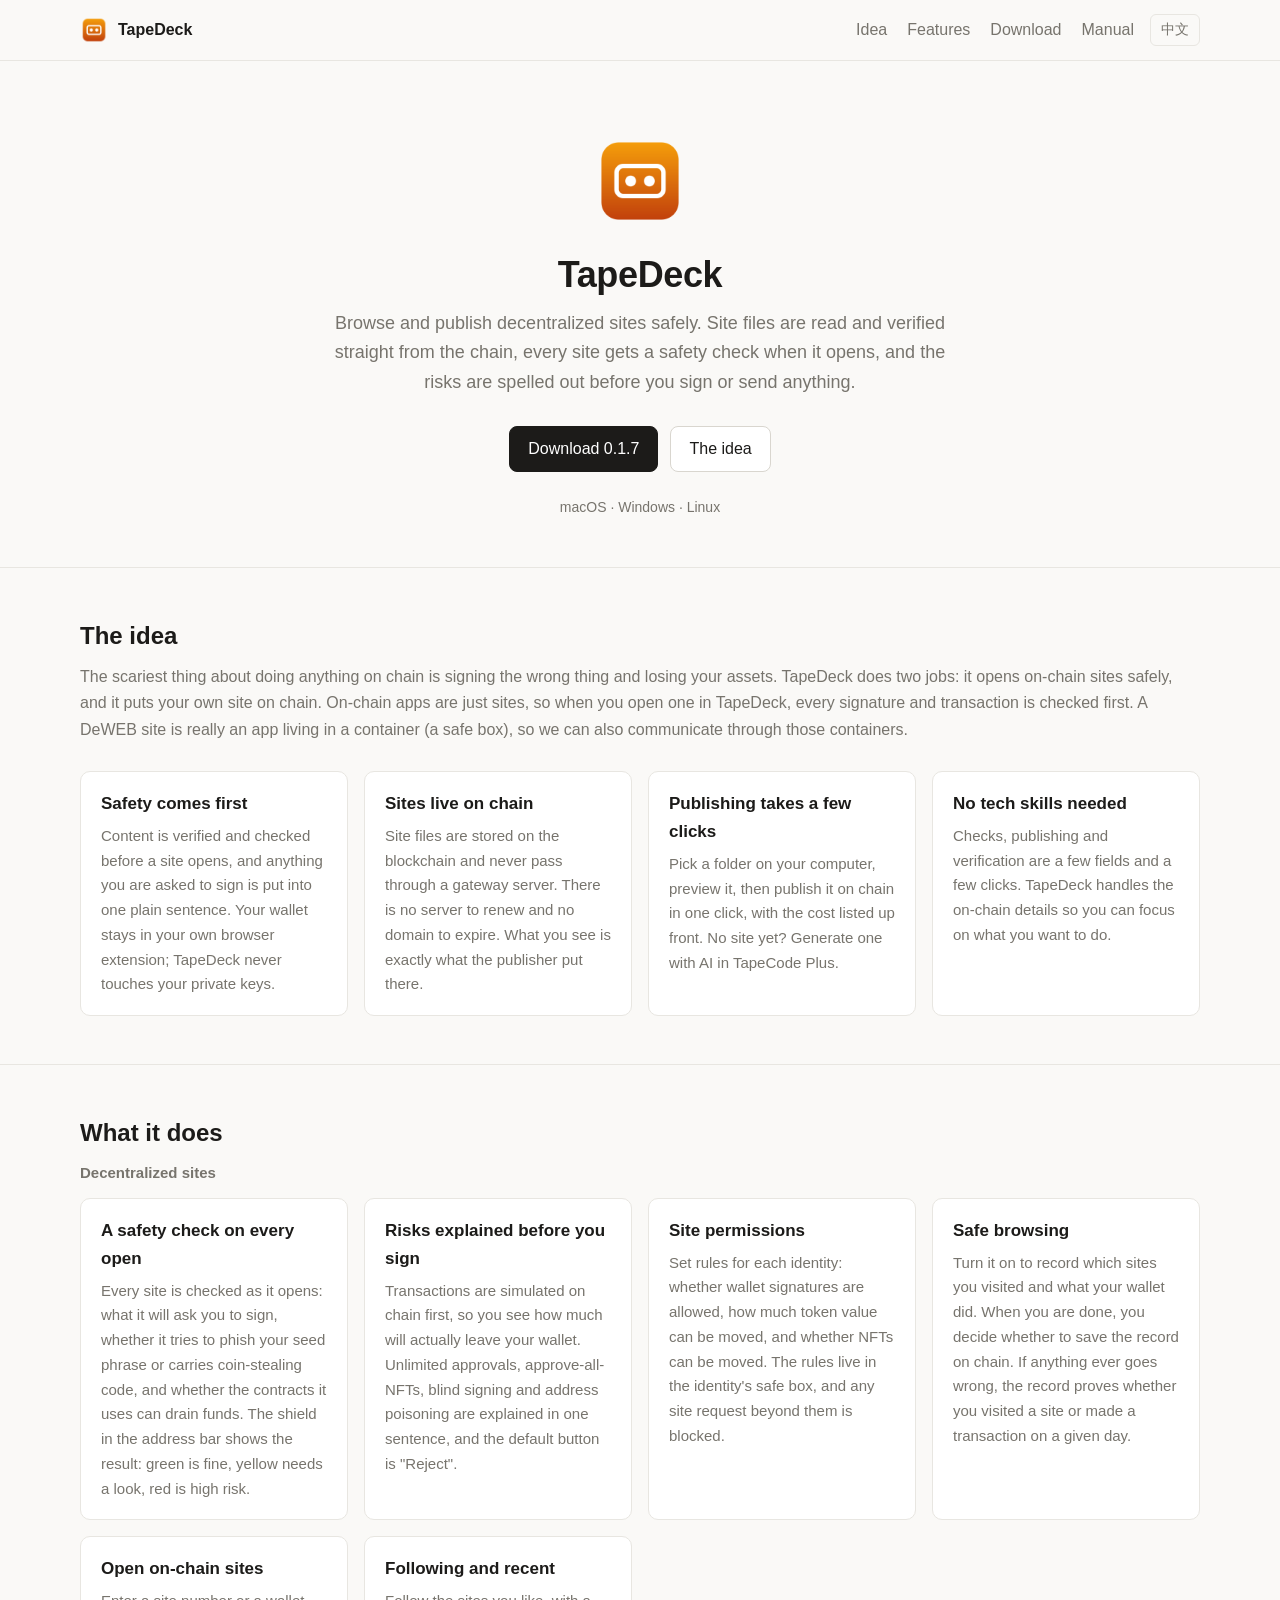
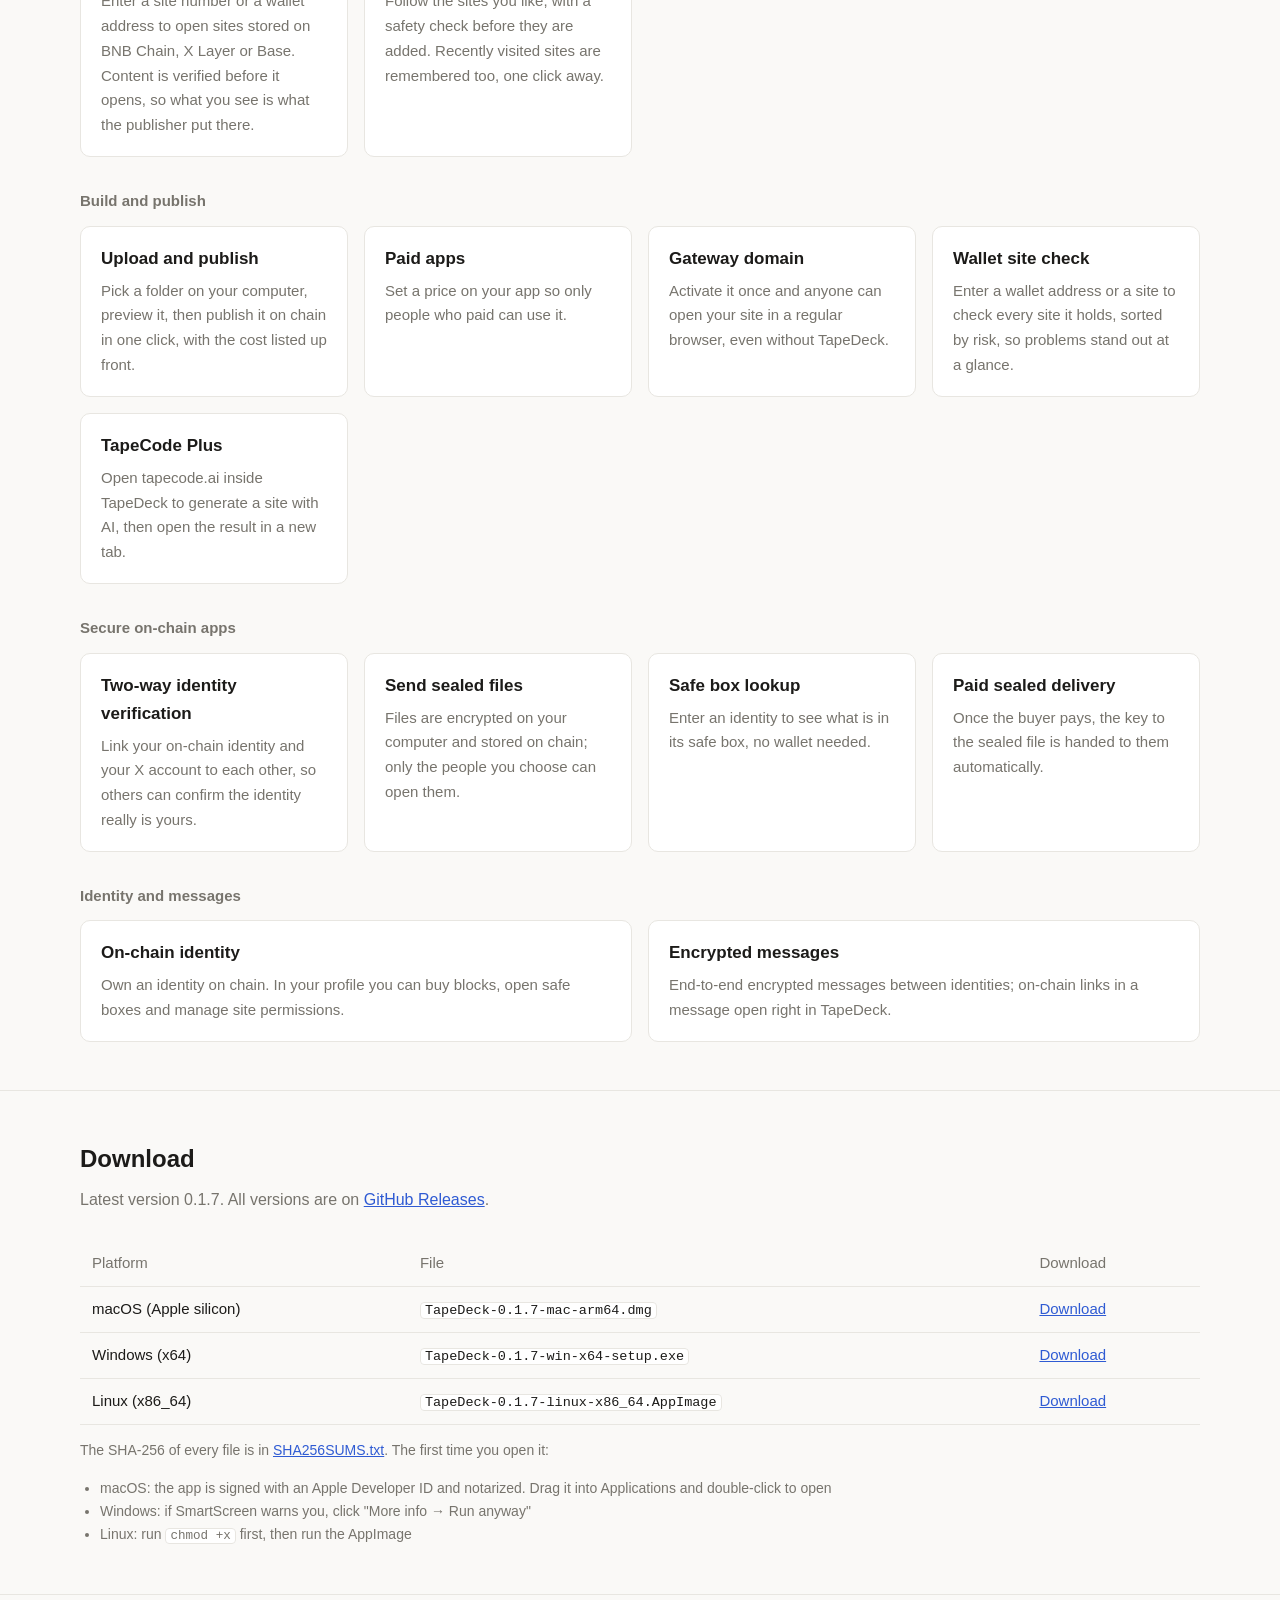
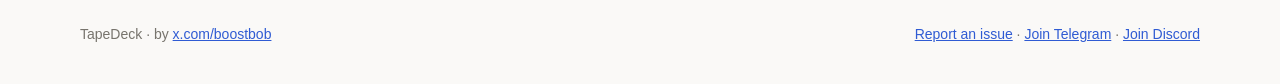
==== index.html @ cabe92ec "Say 0.1.7 is released" ====
<!doctype html>
<html lang="en">
<head>
  <meta charset="utf-8">
  <meta name="viewport" content="width=device-width, initial-scale=1">
  <title>TapeDeck · Browse and publish decentralized sites safely</title>
  <meta name="description" content="TapeDeck is a safe browser for DeWEB: site files are read and verified straight from the chain, every site gets a safety check when it opens, and risks are spelled out before you sign. You can also publish a site from your computer to the chain in one click.">
  <link rel="icon" href="icon.png">
  <link rel="alternate" hreflang="zh" href="https://gettapedeck.com/zh/">
  <link rel="alternate" hreflang="en" href="https://gettapedeck.com/">
  <link rel="alternate" hreflang="x-default" href="https://gettapedeck.com/">
  <script>
    // 点过「中文」/「English」的按选的（存在 localStorage）；没点过的看浏览器语言，中文进中文页，其他留在英文页
    (function () {
      var saved = null;
      try { saved = localStorage.getItem('tapedeck-home-lang'); } catch (e) {}
      var langs = navigator.languages && navigator.languages.length ? navigator.languages : [navigator.language || ''];
      var zh = saved ? saved === 'zh' : /^zh/i.test(langs[0] || '');
      if (zh) location.replace('zh/' + location.search + location.hash);
    })();
  </script>
  <link rel="stylesheet" href="style.css?v=20261028">
  <!-- Google Analytics -->
  <script async src="https://www.googletagmanager.com/gtag/js?id=G-79BNJR3RXY"></script>
  <script>
    window.dataLayer = window.dataLayer || [];
    function gtag(){dataLayer.push(arguments);}
    gtag('js', new Date());
    gtag('config', 'G-79BNJR3RXY');
  </script>
  <script>
    // Count installer downloads: send a download event with the file name when a release asset link is clicked
    document.addEventListener('click', function (e) {
      var a = e.target.closest('a[href*="/releases/download/"]');
      if (a) gtag('event', 'download', { file_name: a.href.split('/').pop() });
    });
  </script>
</head>
<body>
  <a class="skip" href="#main">Skip to content</a>
  <header class="site">
    <div class="wrap">
      <a class="brand" href="#"><img src="icon.png" alt="">TapeDeck</a>
      <nav aria-label="Page">
        <ul>
          <li><a href="#idea">Idea</a></li>
          <li><a href="#features">Features</a></li>
          <li><a href="#download">Download</a></li>
          <li><a href="manual/">Manual</a></li>
        </ul>
      </nav>
      <a class="lang" href="zh/" hreflang="zh" lang="zh-CN" onclick="try{localStorage.setItem('tapedeck-home-lang','zh')}catch(e){}">中文</a>
    </div>
  </header>

  <main id="main">
    <div class="hero">
      <div class="wrap">
        <img src="icon.png" alt="TapeDeck icon">
        <h1>TapeDeck</h1>
        <p>Browse and publish decentralized sites safely. Site files are read and verified straight from the chain, every site gets a safety check when it opens, and the risks are spelled out before you sign or send anything.</p>
        <div class="cta">
          <a class="btn primary" href="#download">Download 0.1.7</a>
          <a class="btn" href="#idea">The idea</a>
        </div>
        <p class="version">macOS · Windows · Linux</p>
      </div>
    </div>

    <section id="idea" aria-labelledby="idea-title">
      <div class="wrap">
        <h2 id="idea-title">The idea</h2>
        <p class="lead">The scariest thing about doing anything on chain is signing the wrong thing and losing your assets. TapeDeck does two jobs: it opens on-chain sites safely, and it puts your own site on chain. On-chain apps are just sites, so when you open one in TapeDeck, every signature and transaction is checked first. A DeWEB site is really an app living in a container (a safe box), so we can also communicate through those containers.</p>
        <div class="grid">
          <div class="card"><h3>Safety comes first</h3><p>Content is verified and checked before a site opens, and anything you are asked to sign is put into one plain sentence. Your wallet stays in your own browser extension; TapeDeck never touches your private keys.</p></div>
          <div class="card"><h3>Sites live on chain</h3><p>Site files are stored on the blockchain and never pass through a gateway server. There is no server to renew and no domain to expire. What you see is exactly what the publisher put there.</p></div>
          <div class="card"><h3>Publishing takes a few clicks</h3><p>Pick a folder on your computer, preview it, then publish it on chain in one click, with the cost listed up front. No site yet? Generate one with AI in TapeCode Plus.</p></div>
          <div class="card"><h3>No tech skills needed</h3><p>Checks, publishing and verification are a few fields and a few clicks. TapeDeck handles the on-chain details so you can focus on what you want to do.</p></div>
        </div>
      </div>
    </section>

    <section id="features" aria-labelledby="features-title">
      <div class="wrap">
        <h2 id="features-title">What it does</h2>

        <h3 class="group">Decentralized sites</h3>
        <div class="grid">
          <div class="card"><h3>A safety check on every open</h3><p>Every site is checked as it opens: what it will ask you to sign, whether it tries to phish your seed phrase or carries coin-stealing code, and whether the contracts it uses can drain funds. The shield in the address bar shows the result: green is fine, yellow needs a look, red is high risk.</p></div>
          <div class="card"><h3>Risks explained before you sign</h3><p>Transactions are simulated on chain first, so you see how much will actually leave your wallet. Unlimited approvals, approve-all-NFTs, blind signing and address poisoning are explained in one sentence, and the default button is "Reject".</p></div>
          <div class="card"><h3>Site permissions</h3><p>Set rules for each identity: whether wallet signatures are allowed, how much token value can be moved, and whether NFTs can be moved. The rules live in the identity's safe box, and any site request beyond them is blocked.</p></div>
          <div class="card"><h3>Safe browsing</h3><p>Turn it on to record which sites you visited and what your wallet did. When you are done, you decide whether to save the record on chain. If anything ever goes wrong, the record proves whether you visited a site or made a transaction on a given day.</p></div>
          <div class="card"><h3>Open on-chain sites</h3><p>Enter a site number or a wallet address to open sites stored on BNB Chain, X Layer or Base. Content is verified before it opens, so what you see is what the publisher put there.</p></div>
          <div class="card"><h3>Following and recent</h3><p>Follow the sites you like, with a safety check before they are added. Recently visited sites are remembered too, one click away.</p></div>
        </div>

        <h3 class="group">Build and publish</h3>
        <div class="grid">
          <div class="card"><h3>Upload and publish</h3><p>Pick a folder on your computer, preview it, then publish it on chain in one click, with the cost listed up front.</p></div>
          <div class="card"><h3>Paid apps</h3><p>Set a price on your app so only people who paid can use it.</p></div>
          <div class="card"><h3>Gateway domain</h3><p>Activate it once and anyone can open your site in a regular browser, even without TapeDeck.</p></div>
          <div class="card"><h3>Wallet site check</h3><p>Enter a wallet address or a site to check every site it holds, sorted by risk, so problems stand out at a glance.</p></div>
          <div class="card"><h3>TapeCode Plus</h3><p>Open tapecode.ai inside TapeDeck to generate a site with AI, then open the result in a new tab.</p></div>
        </div>

        <h3 class="group">Secure on-chain apps</h3>
        <div class="grid">
          <div class="card"><h3>Two-way identity verification</h3><p>Link your on-chain identity and your X account to each other, so others can confirm the identity really is yours.</p></div>
          <div class="card"><h3>Send sealed files</h3><p>Files are encrypted on your computer and stored on chain; only the people you choose can open them.</p></div>
          <div class="card"><h3>Safe box lookup</h3><p>Enter an identity to see what is in its safe box, no wallet needed.</p></div>
          <div class="card"><h3>Paid sealed delivery</h3><p>Once the buyer pays, the key to the sealed file is handed to them automatically.</p></div>
        </div>

        <h3 class="group">Identity and messages</h3>
        <div class="grid">
          <div class="card"><h3>On-chain identity</h3><p>Own an identity on chain. In your profile you can buy blocks, open safe boxes and manage site permissions.</p></div>
          <div class="card"><h3>Encrypted messages</h3><p>End-to-end encrypted messages between identities; on-chain links in a message open right in TapeDeck.</p></div>
        </div>
      </div>
    </section>

    <section id="download" aria-labelledby="download-title">
      <div class="wrap">
        <h2 id="download-title">Download</h2>
        <p class="lead">Latest version 0.1.7. All versions are on <a href="https://github.com/trytotapeout/TapeDeck/releases">GitHub Releases</a>.</p>
        <table class="downloads">
          <thead><tr><th scope="col">Platform</th><th scope="col">File</th><th scope="col">Download</th></tr></thead>
          <tbody>
            <tr><td>macOS (Apple silicon)</td><td><code>TapeDeck-0.1.7-mac-arm64.dmg</code></td><td><a href="https://github.com/trytotapeout/TapeDeck/releases/download/v0.1.7/TapeDeck-0.1.7-mac-arm64.dmg">Download</a></td></tr>
            <tr><td>Windows (x64)</td><td><code>TapeDeck-0.1.7-win-x64-setup.exe</code></td><td><a href="https://github.com/trytotapeout/TapeDeck/releases/download/v0.1.7/TapeDeck-0.1.7-win-x64-setup.exe">Download</a></td></tr>
            <tr><td>Linux (x86_64)</td><td><code>TapeDeck-0.1.7-linux-x86_64.AppImage</code></td><td><a href="https://github.com/trytotapeout/TapeDeck/releases/download/v0.1.7/TapeDeck-0.1.7-linux-x86_64.AppImage">Download</a></td></tr>
          </tbody>
        </table>
        <div class="hint">
          <p>The SHA-256 of every file is in <a href="https://github.com/trytotapeout/TapeDeck/releases/download/v0.1.7/SHA256SUMS.txt">SHA256SUMS.txt</a>. The first time you open it:</p>
          <ul>
            <li>macOS: the app is signed with an Apple Developer ID and notarized. Drag it into Applications and double-click to open</li>
            <li>Windows: if SmartScreen warns you, click "More info → Run anyway"</li>
            <li>Linux: run <code>chmod +x</code> first, then run the AppImage</li>
          </ul>
        </div>
      </div>
    </section>

  </main>

  <footer>
    <div class="wrap">
      <span>TapeDeck · by <a href="https://x.com/boostbob">x.com/boostbob</a></span>
      <span><a href="https://github.com/trytotapeout/TapeDeck/issues">Report an issue</a> · <a href="https://t.me/+vYYRSzWkbg40NDhl">Join Telegram</a> · <a href="https://discord.gg/7mAxeTWbH">Join Discord</a></span>
    </div>
  </footer>
</body>
</html>
---- style.css ----
/* 参照 TapeOut 官网的朴素风格：暖白底、白色卡片、细边框、深色字；主按钮用深色底，不用渐变和阴影 */
:root {
  --bg: #faf9f7; --fg: #1c1b19; --muted: #77746d; --line: #e8e6e1; --line-strong: #d9d6cf; --card: #ffffff;
  --accent: #1c1b19; --link: #2f5bd3; --ok: #1a7f37; --bad: #c62828; --on-accent: #ffffff;
}
@media (prefers-color-scheme: dark) {
  :root { --bg: #1a1918; --fg: #ecebe8; --muted: #9a968e; --line: #33312e; --line-strong: #44413c; --card: #232220; --accent: #ecebe8; --link: #8fb0ff; --ok: #3fb950; --bad: #f85149; --on-accent: #1a1918; }
}
* { box-sizing: border-box; }
body { margin: 0; background: var(--bg); color: var(--fg); font: 16px/1.65 -apple-system, BlinkMacSystemFont, "Segoe UI", "PingFang SC", "Hiragino Sans GB", "Microsoft YaHei", sans-serif; }
a { color: var(--link); }
a:focus-visible, button:focus-visible { outline: 2px solid var(--accent); outline-offset: 2px; }
.wrap { max-width: 1200px; margin: 0 auto; padding: 0 40px; }
code { font-family: ui-monospace, Menlo, Consolas, monospace; font-size: 0.9em; background: var(--card); border: 1px solid var(--line); border-radius: 4px; padding: 0 4px; }

.skip { position: absolute; left: -9999px; }
.skip:focus { left: 16px; top: 16px; background: var(--bg); padding: 8px 12px; z-index: 10; }

header.site { border-bottom: 1px solid var(--line); }
header.site .wrap { display: flex; align-items: center; justify-content: space-between; gap: 16px; height: 60px; }
.brand { display: flex; align-items: center; gap: 10px; font-weight: 600; color: var(--fg); text-decoration: none; }
.brand img { width: 28px; height: 28px; }
nav ul { display: flex; gap: 20px; list-style: none; margin: 0; padding: 0; }
nav a { color: var(--muted); text-decoration: none; }
nav a:hover { color: var(--fg); }
/* 中英切换：导航后面一个小按钮，窄屏导航藏起来时它还在 */
header.site nav { margin-left: auto; }
.lang { flex: none; font-size: 14px; color: var(--muted); text-decoration: none; padding: 3px 10px; border: 1px solid var(--line); border-radius: 6px; }
.lang:hover { color: var(--fg); border-color: var(--line-strong); }

.hero { padding: 72px 0 48px; text-align: center; }
.hero img { width: 96px; height: 96px; }
.hero h1 { font-size: 36px; line-height: 1.2; font-weight: 600; letter-spacing: -.01em; margin: 16px 0 12px; }
.hero p { color: var(--muted); font-size: 18px; max-width: 640px; margin: 0 auto 28px; }
.cta { display: flex; gap: 12px; justify-content: center; flex-wrap: wrap; }
.btn { display: inline-block; padding: 9px 18px; border-radius: 8px; border: 1px solid var(--line-strong); background: var(--card); color: var(--fg); text-decoration: none; font-weight: 500; }
.btn:hover { border-color: var(--muted); }
.btn.primary { background: var(--accent); border-color: var(--accent); color: var(--on-accent); }
.btn.primary:hover { opacity: .88; }
.hero .version { color: var(--muted); font-size: 14px; margin: 24px auto 0; }

section { padding: 48px 0; border-top: 1px solid var(--line); }
section h2 { font-size: 24px; font-weight: 600; margin: 0 0 8px; }
section > .wrap > p.lead { color: var(--muted); margin: 0 0 28px; }

.grid { display: grid; grid-template-columns: repeat(auto-fit, minmax(260px, 1fr)); gap: 16px; }
.card { background: var(--card); border: 1px solid var(--line); border-radius: 10px; padding: 18px 20px; }
.card h3 { font-size: 17px; margin: 0 0 6px; }
.card p { margin: 0; color: var(--muted); font-size: 15px; }

.note { margin-top: 20px; padding: 14px 18px; border: 1px solid var(--line); background: var(--card); border-radius: 10px; color: var(--muted); font-size: 15px; }

table { width: 100%; border-collapse: collapse; font-size: 15px; }
th, td { text-align: left; padding: 10px 12px; border-bottom: 1px solid var(--line); vertical-align: top; }
th { color: var(--muted); font-weight: 500; }
.downloads td:last-child { white-space: nowrap; }
.hint { color: var(--muted); font-size: 14px; }
.hint ul { margin: 8px 0 0; padding-left: 20px; }



/* 分享链接落地页 open/ */
.open-page { padding: 72px 0 80px; }
.open-page h1 { font-size: 36px; line-height: 1.2; margin: 4px 0 10px; font-family: ui-monospace, Menlo, Consolas, monospace; word-break: break-all; }
.open-page { padding: 56px 0 72px; }
.open-page .wrap > div { max-width: 600px; margin: 0 auto; padding: 32px 36px; background: var(--card); border: 1px solid var(--line); border-radius: 12px; }
.open-page h1 { font-size: 28px; font-weight: 600; margin: 4px 0 8px; font-family: ui-monospace, Menlo, Consolas, monospace; letter-spacing: -.01em; word-break: break-all; }
.open-page .eyebrow { color: var(--muted); font-size: 14px; margin: 0; }
.open-page .chain { margin: 0; }
.open-page .status { font-size: 16px; margin: 20px 0; }
.open-page .addr { margin: 24px 0 0; padding-top: 16px; border-top: 1px solid var(--line); word-break: break-all; }
.cta.left { justify-content: flex-start; }
.chain-pill { display: inline-flex; align-items: center; gap: 6px; font-size: 13px; padding: 2px 10px; border: 1px solid var(--line); border-radius: 6px; background: var(--card); color: var(--fg); }
.chain-pill::before { content: ""; width: 7px; height: 7px; border-radius: 50%; background: var(--muted); }
.chain-pill.bnb::before { background: #f0b90b; }
.chain-pill.xlayer::before { background: #1c1b19; }
.chain-pill.base::before { background: #0052ff; }
@media (prefers-color-scheme: dark) { .chain-pill.xlayer::before { background: #ecebe8; } }

footer { border-top: 1px solid var(--line); padding: 28px 0 40px; color: var(--muted); font-size: 14px; }
footer .wrap { display: flex; justify-content: space-between; flex-wrap: wrap; gap: 12px; }

@media (max-width: 860px) {
  .wrap { padding: 0 20px; }
}
@media (max-width: 640px) {
  nav { display: none; }
  .hero h1 { font-size: 30px; }
  .downloads td:last-child { white-space: normal; }
}

/* 功能按左侧菜单分组 */
h3.group { font-size: 15px; font-weight: 600; color: var(--muted); margin: 32px 0 12px; }
h3.group:first-of-type { margin-top: 8px; }

/* 操作手册 manual/：左边目录，右边正文 */
.manual { display: grid; grid-template-columns: 220px minmax(0, 1fr); gap: 48px; padding-top: 40px; padding-bottom: 64px; }
.manual .toc { position: sticky; top: 24px; align-self: start; font-size: 14px; }
.manual .toc p { font-weight: 600; margin: 0 0 8px; }
.manual .toc ol { list-style: none; margin: 0; padding: 0; }
.manual .toc li { margin: 4px 0; }
.manual .toc a { color: var(--muted); text-decoration: none; }
.manual .toc a:hover { color: var(--fg); }
.manual article { max-width: 760px; }
.manual h1 { font-size: 32px; font-weight: 600; line-height: 1.2; margin: 0 0 8px; }
.manual article > p.lead { color: var(--muted); margin: 0 0 8px; }
.manual article section { padding: 32px 0 0; border-top: 0; scroll-margin-top: 16px; }
.manual article h2 { font-size: 22px; margin: 0 0 10px; }
.manual article h3 { font-size: 17px; margin: 22px 0 6px; }
.manual article ul, .manual article ol { padding-left: 22px; }
.manual article li { margin: 4px 0; }
.manual table { margin: 12px 0; }
kbd { font-family: ui-monospace, Menlo, Consolas, monospace; font-size: 0.85em; border: 1px solid var(--line-strong); border-bottom-width: 2px; border-radius: 4px; padding: 0 5px; background: var(--card); }
@media (max-width: 860px) {
  .manual { grid-template-columns: 1fr; gap: 16px; }
  .manual .toc { position: static; display: block; }
}
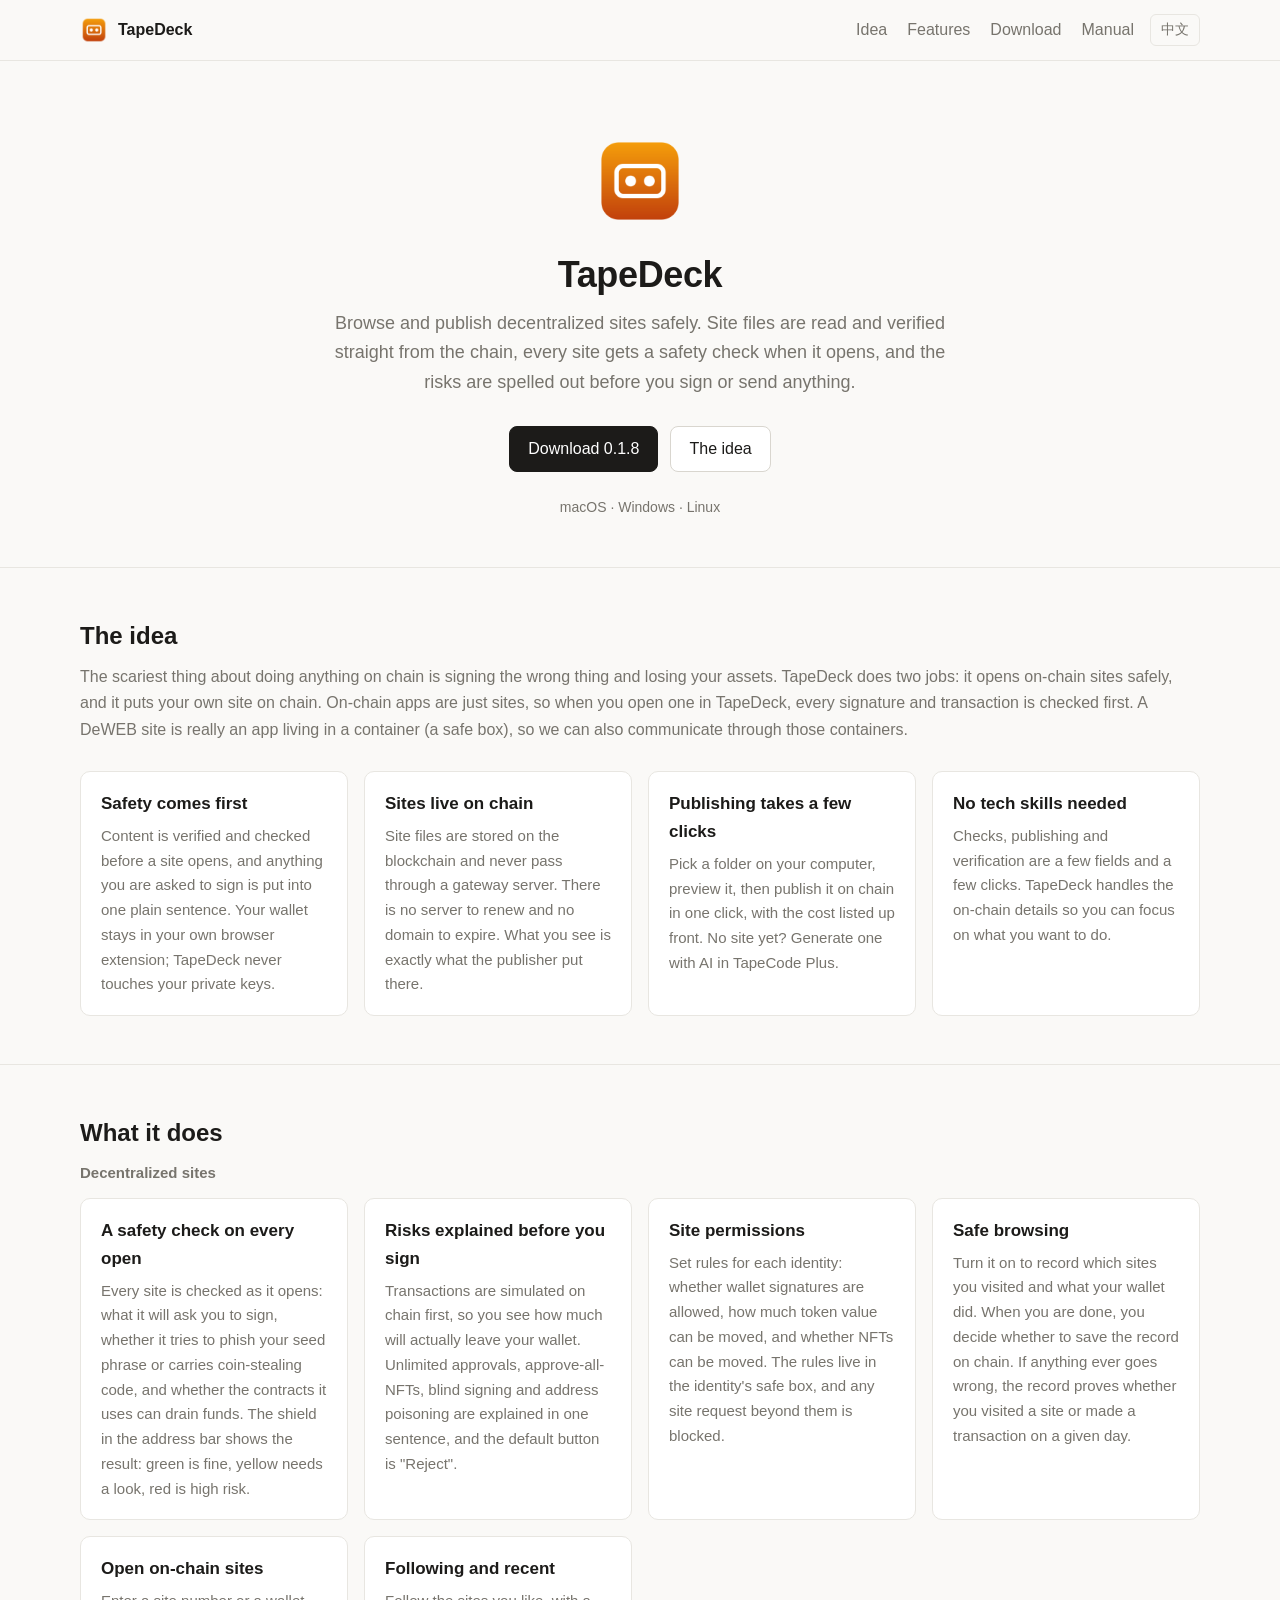
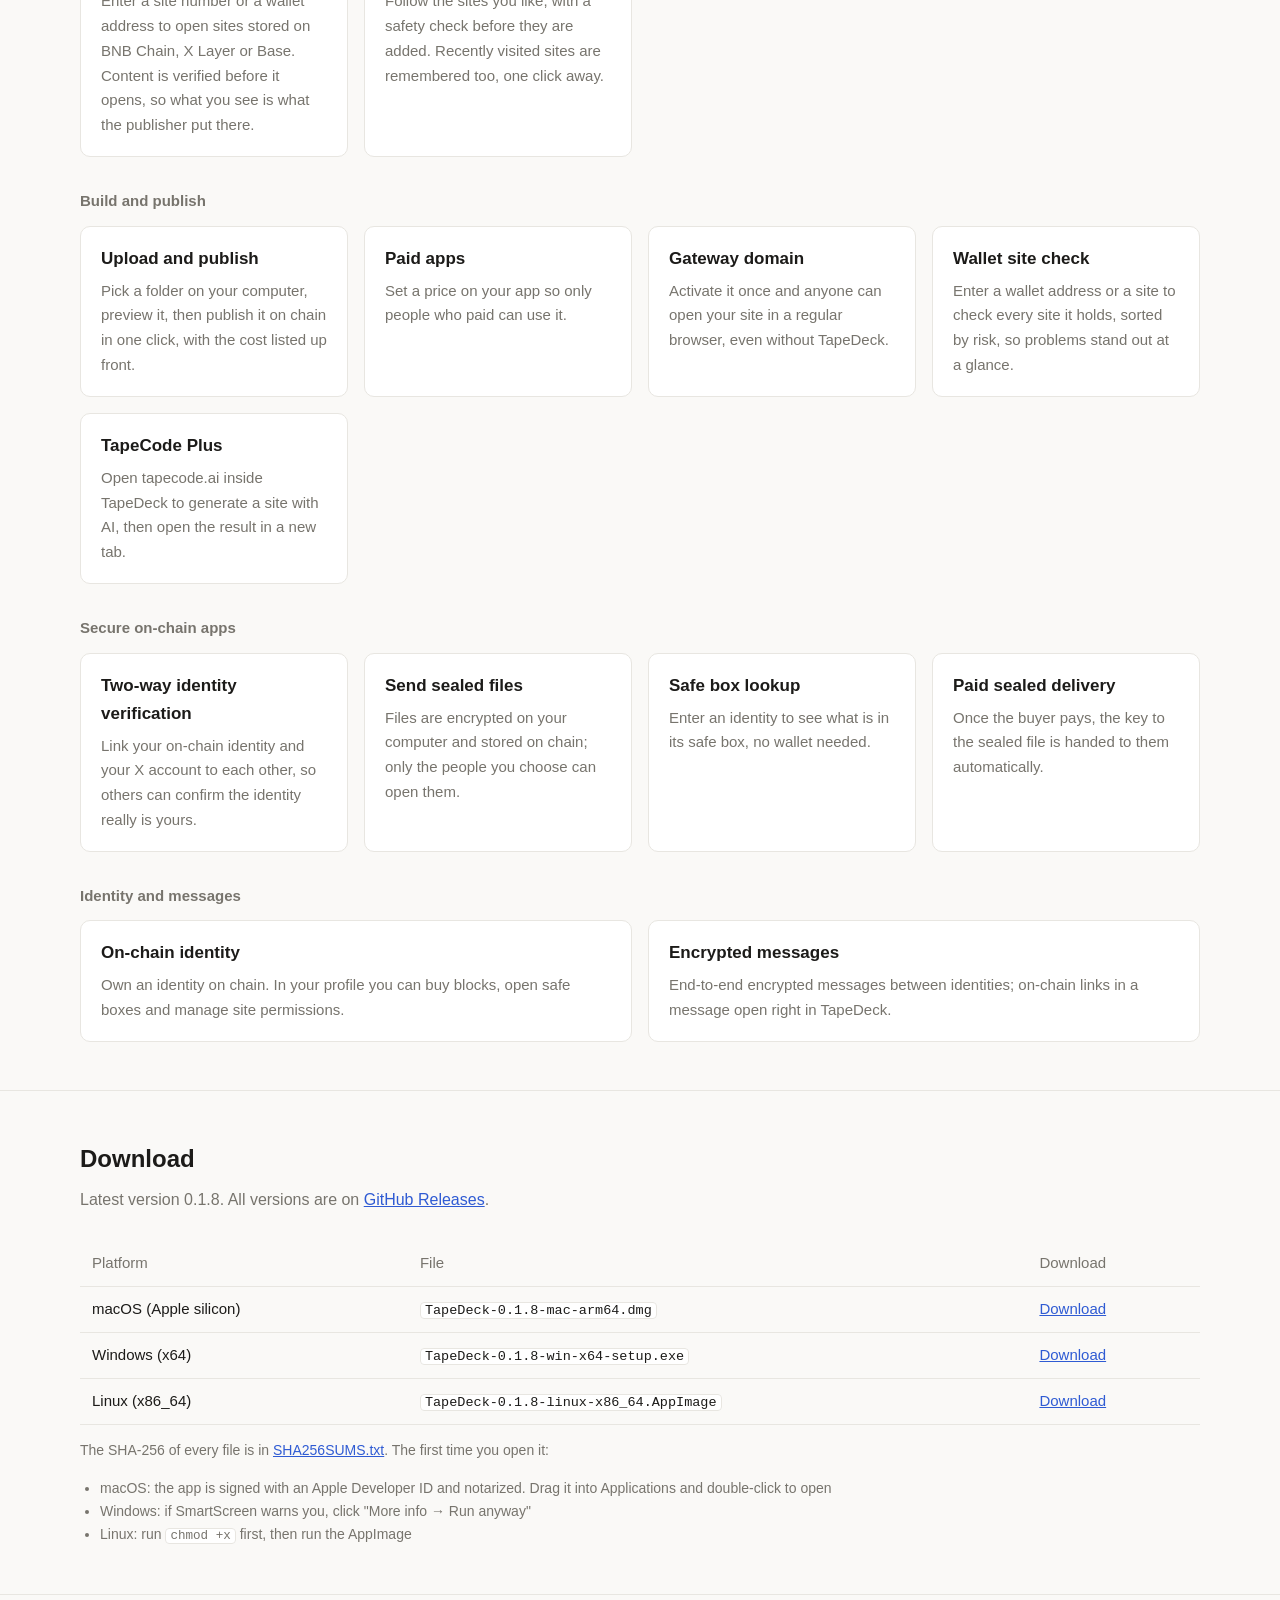
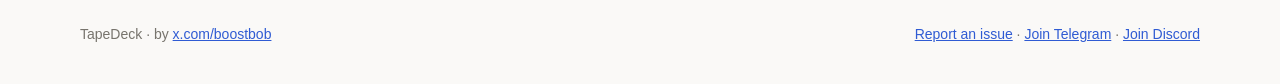
==== commit 6c07e996: "Say 0.1.8 is released" ====
--- a/index.html
+++ b/index.html
@@ -60,7 +60,7 @@
         <h1>TapeDeck</h1>
         <p>Browse and publish decentralized sites safely. Site files are read and verified straight from the chain, every site gets a safety check when it opens, and the risks are spelled out before you sign or send anything.</p>
         <div class="cta">
-          <a class="btn primary" href="#download">Download 0.1.7</a>
+          <a class="btn primary" href="#download">Download 0.1.8</a>
           <a class="btn" href="#idea">The idea</a>
         </div>
         <p class="version">macOS · Windows · Linux</p>
@@ -122,17 +122,17 @@
     <section id="download" aria-labelledby="download-title">
       <div class="wrap">
         <h2 id="download-title">Download</h2>
-        <p class="lead">Latest version 0.1.7. All versions are on <a href="https://github.com/trytotapeout/TapeDeck/releases">GitHub Releases</a>.</p>
+        <p class="lead">Latest version 0.1.8. All versions are on <a href="https://github.com/trytotapeout/TapeDeck/releases">GitHub Releases</a>.</p>
         <table class="downloads">
           <thead><tr><th scope="col">Platform</th><th scope="col">File</th><th scope="col">Download</th></tr></thead>
           <tbody>
-            <tr><td>macOS (Apple silicon)</td><td><code>TapeDeck-0.1.7-mac-arm64.dmg</code></td><td><a href="https://github.com/trytotapeout/TapeDeck/releases/download/v0.1.7/TapeDeck-0.1.7-mac-arm64.dmg">Download</a></td></tr>
-            <tr><td>Windows (x64)</td><td><code>TapeDeck-0.1.7-win-x64-setup.exe</code></td><td><a href="https://github.com/trytotapeout/TapeDeck/releases/download/v0.1.7/TapeDeck-0.1.7-win-x64-setup.exe">Download</a></td></tr>
-            <tr><td>Linux (x86_64)</td><td><code>TapeDeck-0.1.7-linux-x86_64.AppImage</code></td><td><a href="https://github.com/trytotapeout/TapeDeck/releases/download/v0.1.7/TapeDeck-0.1.7-linux-x86_64.AppImage">Download</a></td></tr>
+            <tr><td>macOS (Apple silicon)</td><td><code>TapeDeck-0.1.8-mac-arm64.dmg</code></td><td><a href="https://github.com/trytotapeout/TapeDeck/releases/download/v0.1.8/TapeDeck-0.1.8-mac-arm64.dmg">Download</a></td></tr>
+            <tr><td>Windows (x64)</td><td><code>TapeDeck-0.1.8-win-x64-setup.exe</code></td><td><a href="https://github.com/trytotapeout/TapeDeck/releases/download/v0.1.8/TapeDeck-0.1.8-win-x64-setup.exe">Download</a></td></tr>
+            <tr><td>Linux (x86_64)</td><td><code>TapeDeck-0.1.8-linux-x86_64.AppImage</code></td><td><a href="https://github.com/trytotapeout/TapeDeck/releases/download/v0.1.8/TapeDeck-0.1.8-linux-x86_64.AppImage">Download</a></td></tr>
           </tbody>
         </table>
         <div class="hint">
-          <p>The SHA-256 of every file is in <a href="https://github.com/trytotapeout/TapeDeck/releases/download/v0.1.7/SHA256SUMS.txt">SHA256SUMS.txt</a>. The first time you open it:</p>
+          <p>The SHA-256 of every file is in <a href="https://github.com/trytotapeout/TapeDeck/releases/download/v0.1.8/SHA256SUMS.txt">SHA256SUMS.txt</a>. The first time you open it:</p>
           <ul>
             <li>macOS: the app is signed with an Apple Developer ID and notarized. Drag it into Applications and double-click to open</li>
             <li>Windows: if SmartScreen warns you, click "More info → Run anyway"</li>
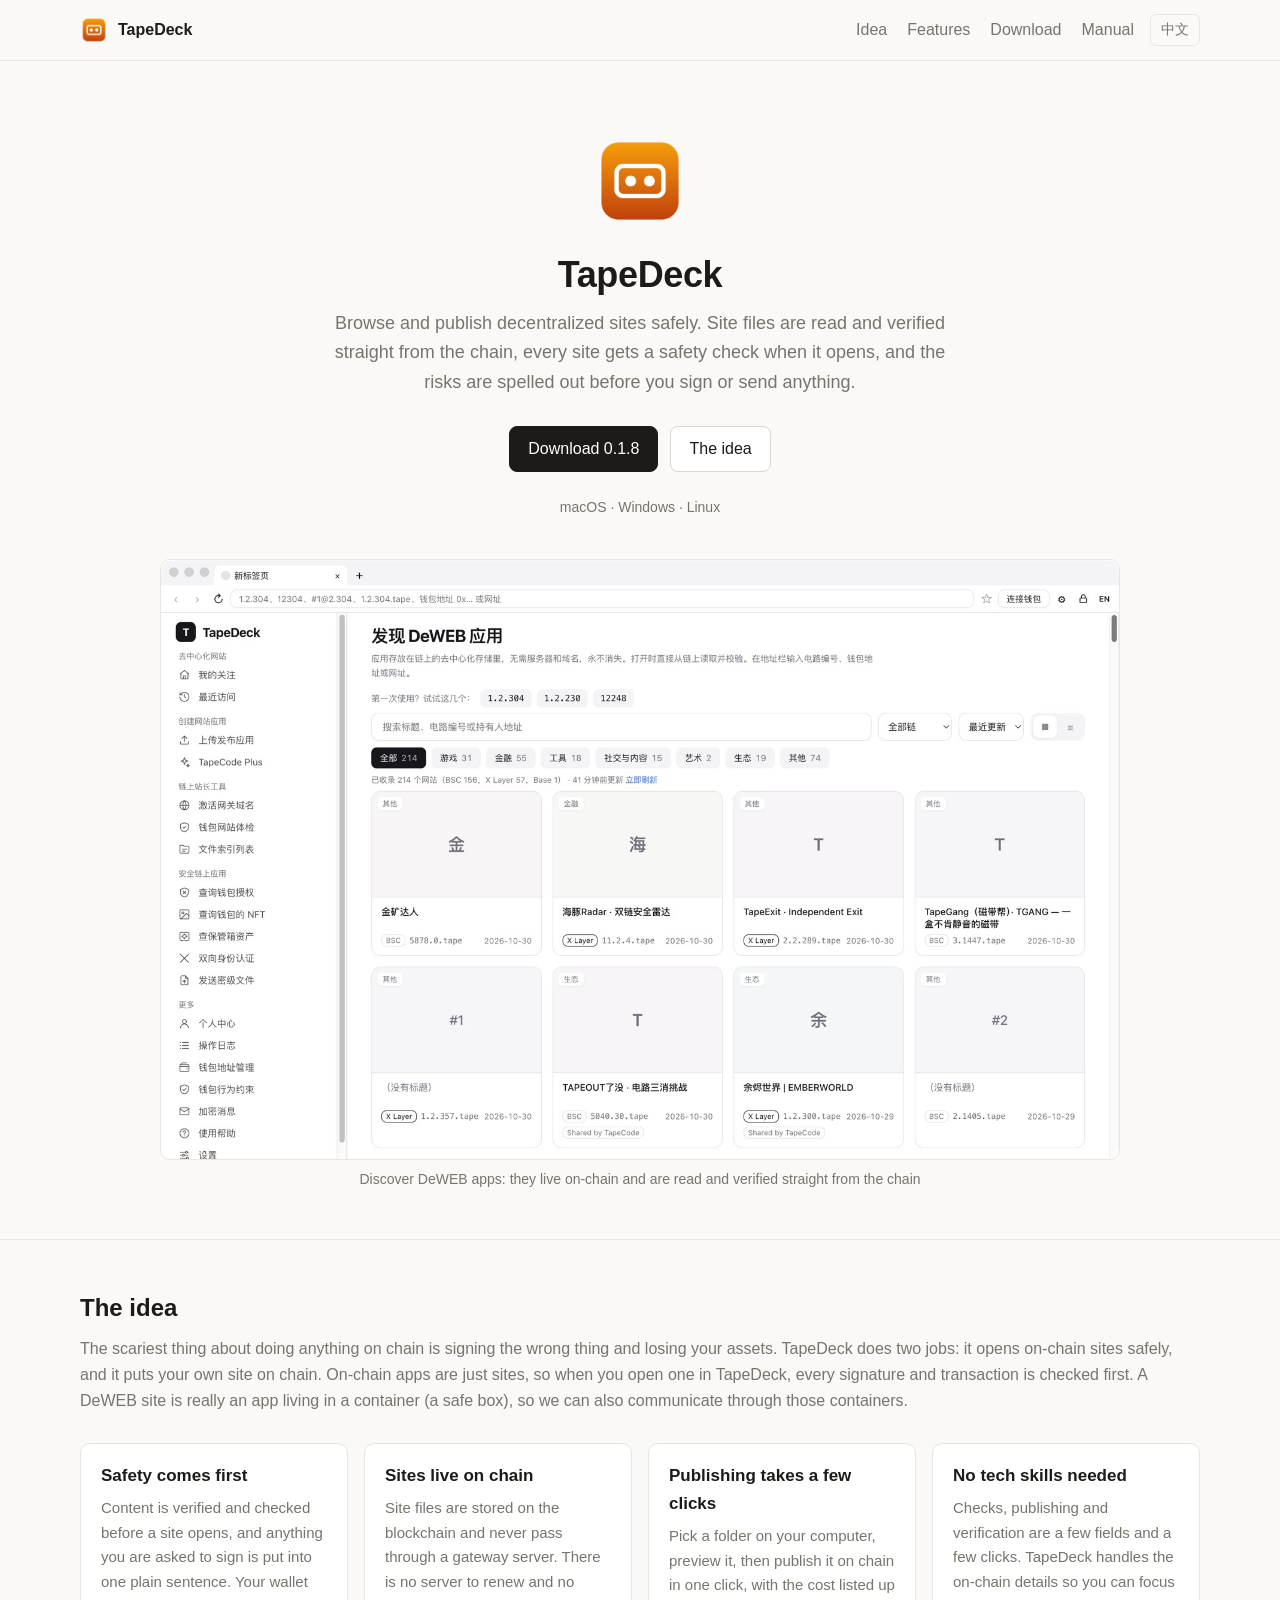
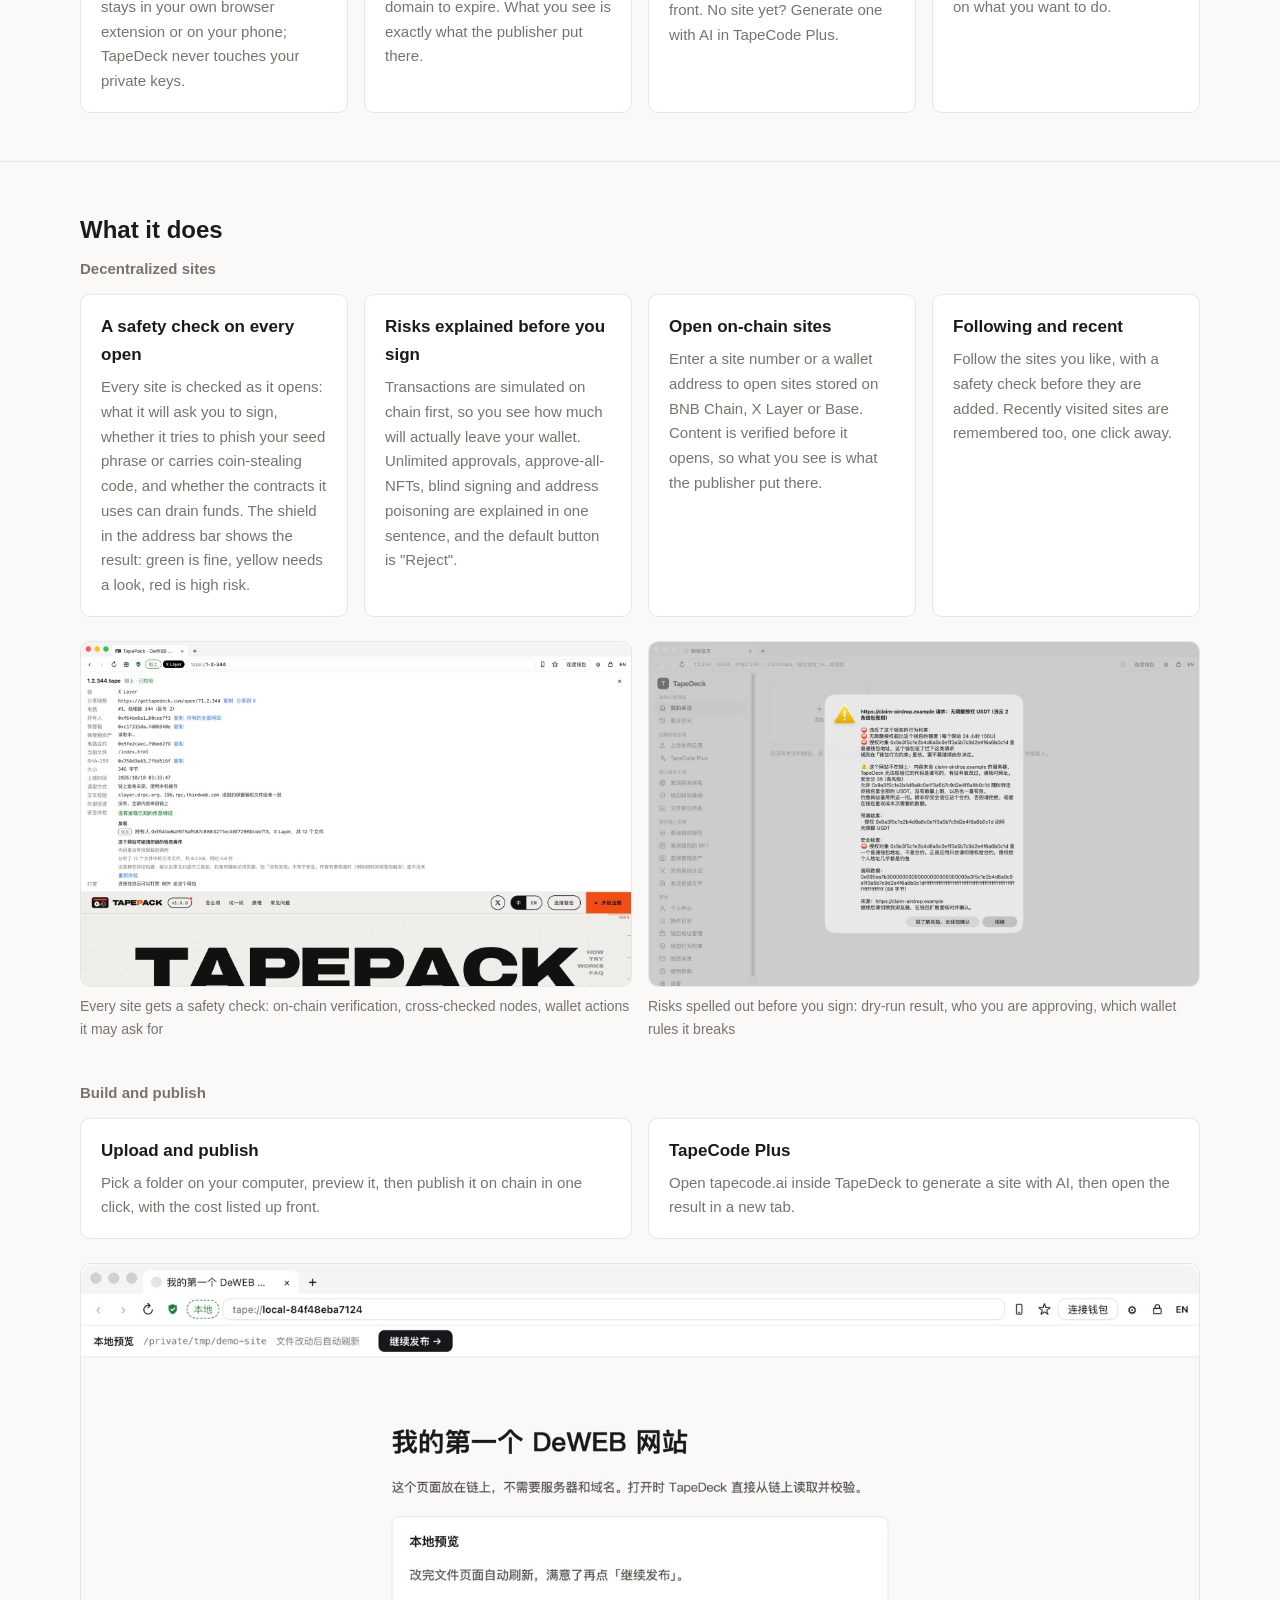
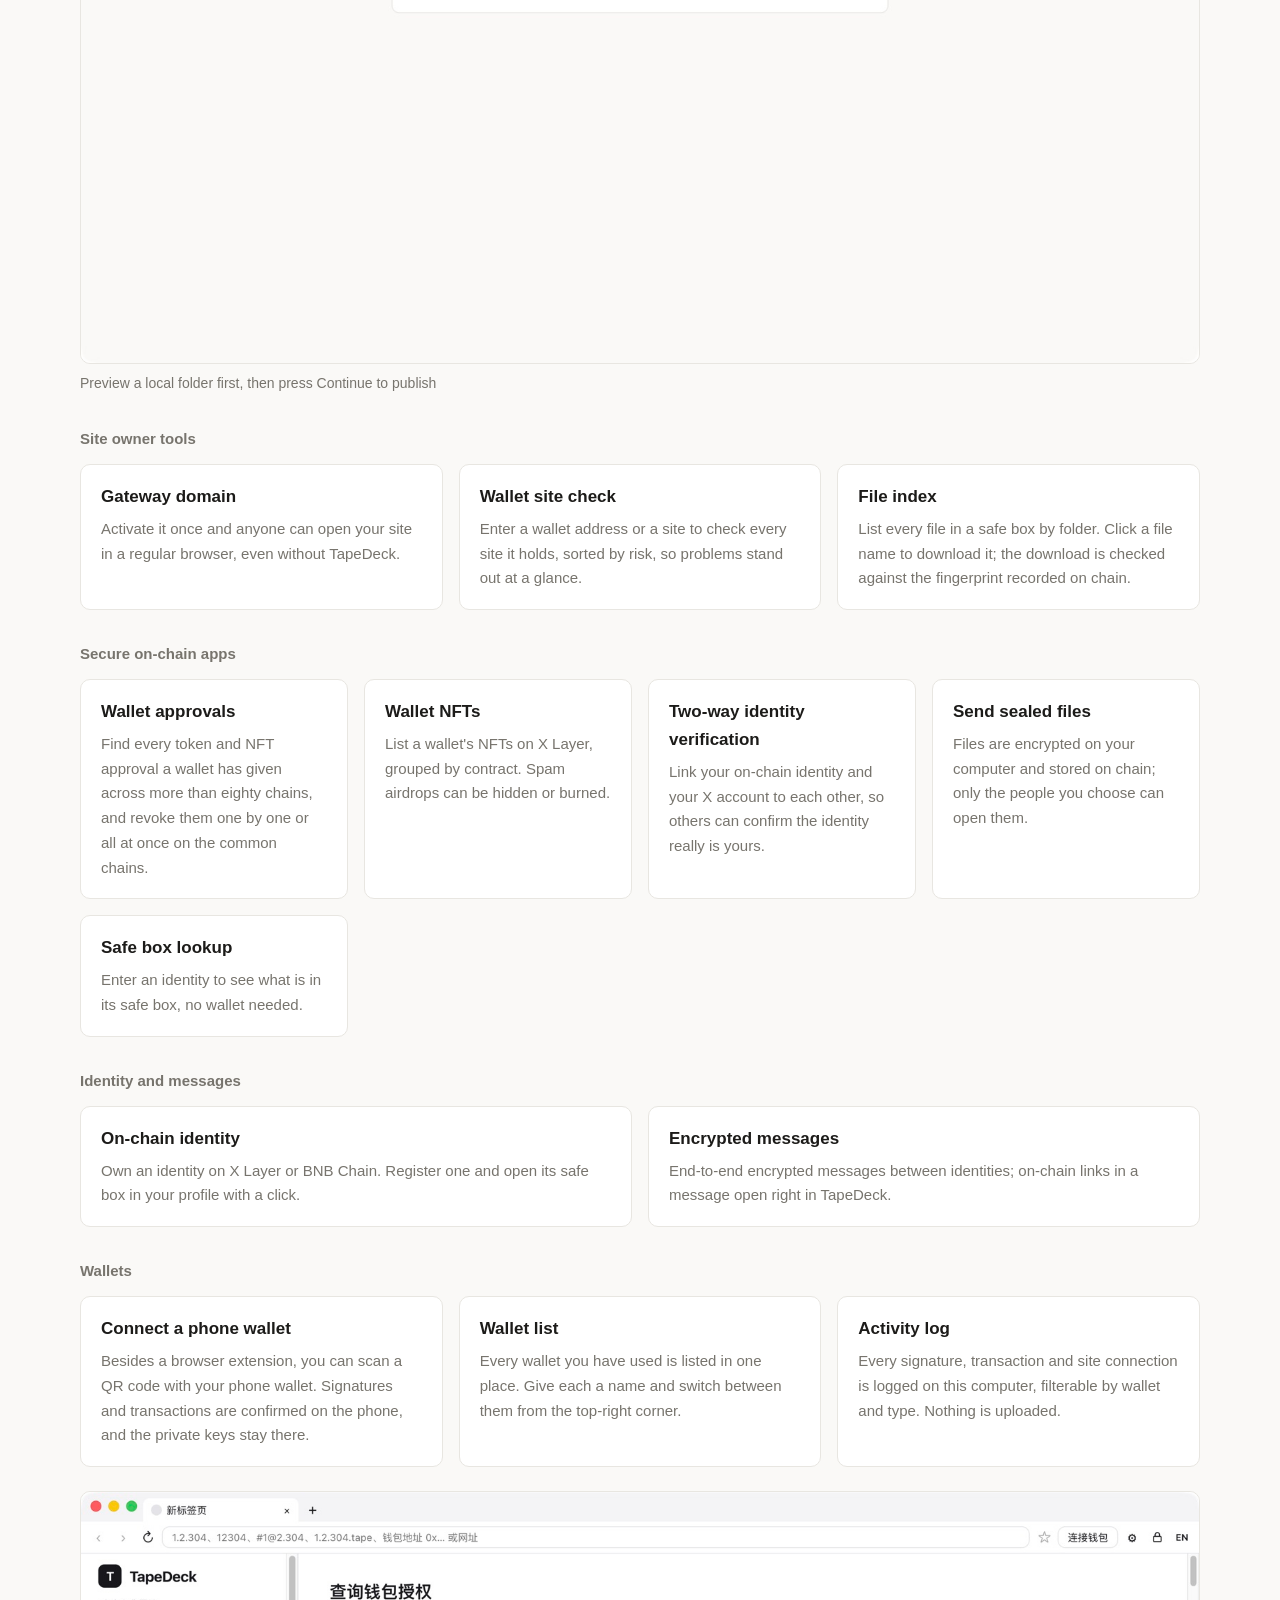
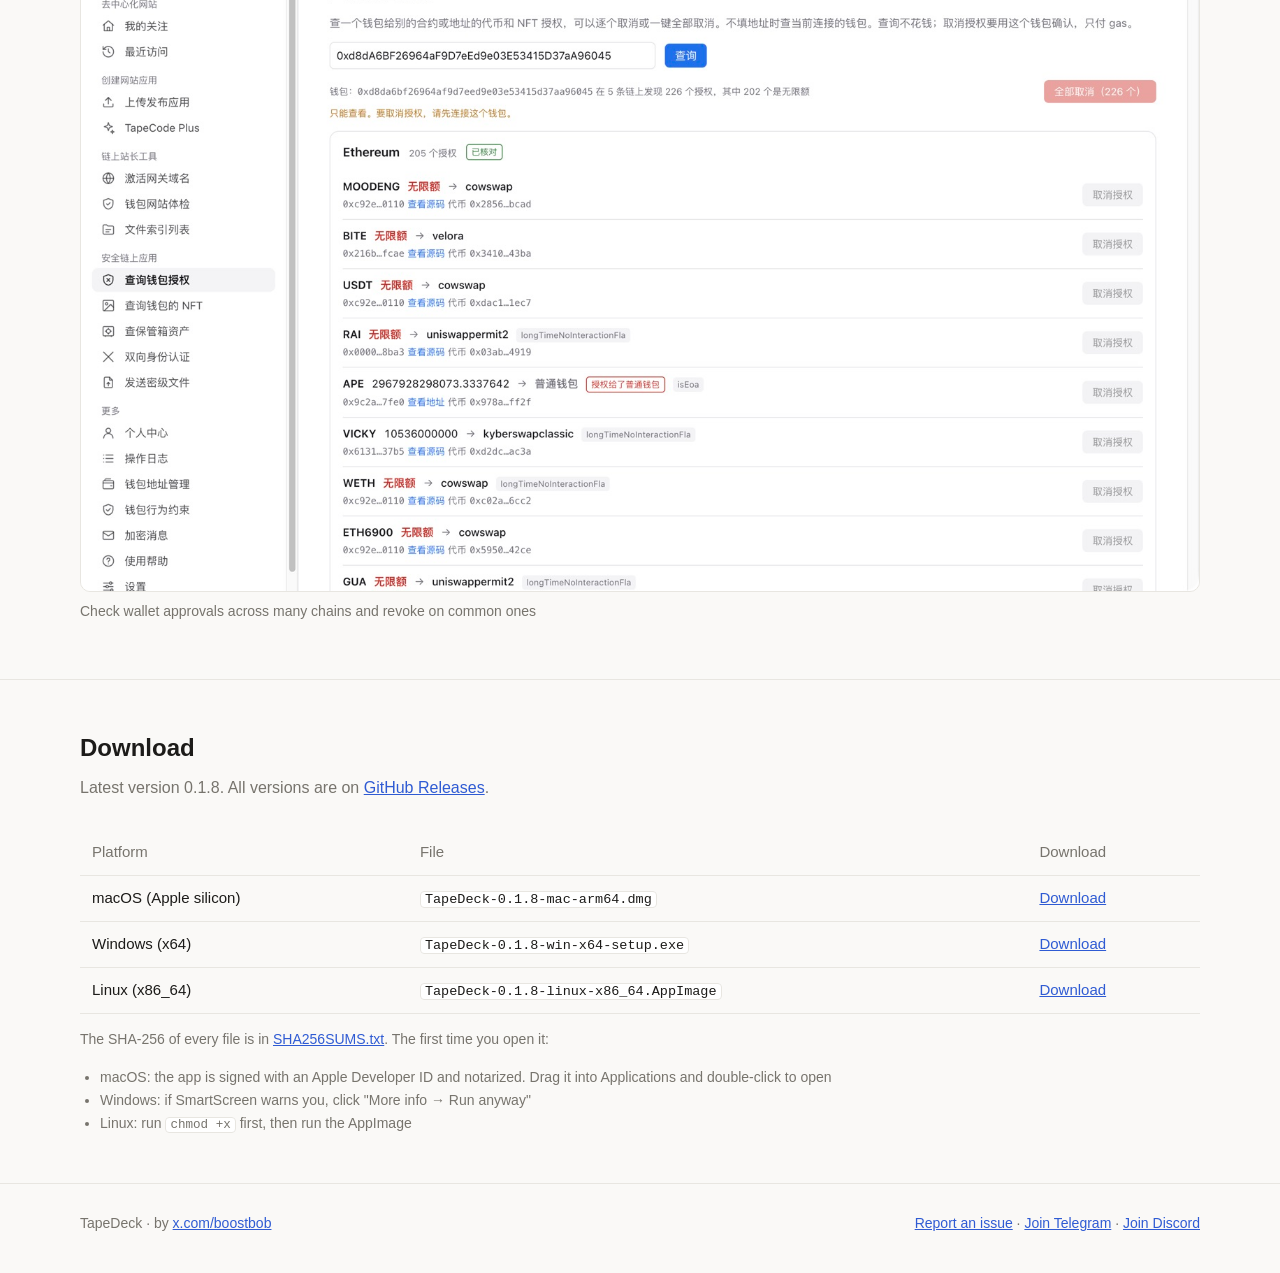
==== commit 94e44314: "Describe what 0.1.8 does and add product screenshots Hide the cards for features that are not built " ====
--- a/index.html
+++ b/index.html
@@ -64,6 +64,7 @@
           <a class="btn" href="#idea">The idea</a>
         </div>
         <p class="version">macOS · Windows · Linux</p>
+        <figure class="shot"><img src="screenshots/home.jpg" alt="Discover DeWEB apps: they live on-chain and are read and verified straight from the chain" loading="lazy" width="1600" height="1000"><figcaption>Discover DeWEB apps: they live on-chain and are read and verified straight from the chain</figcaption></figure>
       </div>
     </div>
 
@@ -72,7 +73,7 @@
         <h2 id="idea-title">The idea</h2>
         <p class="lead">The scariest thing about doing anything on chain is signing the wrong thing and losing your assets. TapeDeck does two jobs: it opens on-chain sites safely, and it puts your own site on chain. On-chain apps are just sites, so when you open one in TapeDeck, every signature and transaction is checked first. A DeWEB site is really an app living in a container (a safe box), so we can also communicate through those containers.</p>
         <div class="grid">
-          <div class="card"><h3>Safety comes first</h3><p>Content is verified and checked before a site opens, and anything you are asked to sign is put into one plain sentence. Your wallet stays in your own browser extension; TapeDeck never touches your private keys.</p></div>
+          <div class="card"><h3>Safety comes first</h3><p>Content is verified and checked before a site opens, and anything you are asked to sign is put into one plain sentence. Your wallet stays in your own browser extension or on your phone; TapeDeck never touches your private keys.</p></div>
           <div class="card"><h3>Sites live on chain</h3><p>Site files are stored on the blockchain and never pass through a gateway server. There is no server to renew and no domain to expire. What you see is exactly what the publisher put there.</p></div>
           <div class="card"><h3>Publishing takes a few clicks</h3><p>Pick a folder on your computer, preview it, then publish it on chain in one click, with the cost listed up front. No site yet? Generate one with AI in TapeCode Plus.</p></div>
           <div class="card"><h3>No tech skills needed</h3><p>Checks, publishing and verification are a few fields and a few clicks. TapeDeck handles the on-chain details so you can focus on what you want to do.</p></div>
@@ -88,34 +89,51 @@
         <div class="grid">
           <div class="card"><h3>A safety check on every open</h3><p>Every site is checked as it opens: what it will ask you to sign, whether it tries to phish your seed phrase or carries coin-stealing code, and whether the contracts it uses can drain funds. The shield in the address bar shows the result: green is fine, yellow needs a look, red is high risk.</p></div>
           <div class="card"><h3>Risks explained before you sign</h3><p>Transactions are simulated on chain first, so you see how much will actually leave your wallet. Unlimited approvals, approve-all-NFTs, blind signing and address poisoning are explained in one sentence, and the default button is "Reject".</p></div>
-          <div class="card"><h3>Site permissions</h3><p>Set rules for each identity: whether wallet signatures are allowed, how much token value can be moved, and whether NFTs can be moved. The rules live in the identity's safe box, and any site request beyond them is blocked.</p></div>
-          <div class="card"><h3>Safe browsing</h3><p>Turn it on to record which sites you visited and what your wallet did. When you are done, you decide whether to save the record on chain. If anything ever goes wrong, the record proves whether you visited a site or made a transaction on a given day.</p></div>
+          <div class="card" hidden><h3>Site permissions</h3><p>Set rules for each identity: whether wallet signatures are allowed, how much token value can be moved, and whether NFTs can be moved. The rules live in the identity's safe box, and any site request beyond them is blocked.</p></div>
+          <div class="card" hidden><h3>Safe browsing</h3><p>Turn it on to record which sites you visited and what your wallet did. When you are done, you decide whether to save the record on chain. If anything ever goes wrong, the record proves whether you visited a site or made a transaction on a given day.</p></div>
           <div class="card"><h3>Open on-chain sites</h3><p>Enter a site number or a wallet address to open sites stored on BNB Chain, X Layer or Base. Content is verified before it opens, so what you see is what the publisher put there.</p></div>
           <div class="card"><h3>Following and recent</h3><p>Follow the sites you like, with a safety check before they are added. Recently visited sites are remembered too, one click away.</p></div>
         </div>
 
+        <div class="shots-2"><figure class="shot"><img src="screenshots/shield.jpg" alt="Every site gets a safety check: on-chain verification, cross-checked nodes, wallet actions it may ask for" loading="lazy" width="1600" height="1000"><figcaption>Every site gets a safety check: on-chain verification, cross-checked nodes, wallet actions it may ask for</figcaption></figure><figure class="shot"><img src="screenshots/confirm.jpg" alt="Risks spelled out before you sign: dry-run result, who you are approving, which wallet rules it breaks" loading="lazy" width="1600" height="1000"><figcaption>Risks spelled out before you sign: dry-run result, who you are approving, which wallet rules it breaks</figcaption></figure></div>
         <h3 class="group">Build and publish</h3>
         <div class="grid">
           <div class="card"><h3>Upload and publish</h3><p>Pick a folder on your computer, preview it, then publish it on chain in one click, with the cost listed up front.</p></div>
-          <div class="card"><h3>Paid apps</h3><p>Set a price on your app so only people who paid can use it.</p></div>
+          <div class="card" hidden><h3>Paid apps</h3><p>Set a price on your app so only people who paid can use it.</p></div>
+          <div class="card"><h3>TapeCode Plus</h3><p>Open tapecode.ai inside TapeDeck to generate a site with AI, then open the result in a new tab.</p></div>
+        </div>
+        <figure class="shot"><img src="screenshots/preview.jpg" alt="Preview a local folder first, then press Continue to publish" loading="lazy" width="1600" height="1000"><figcaption>Preview a local folder first, then press Continue to publish</figcaption></figure>
+
+        <h3 class="group">Site owner tools</h3>
+        <div class="grid">
           <div class="card"><h3>Gateway domain</h3><p>Activate it once and anyone can open your site in a regular browser, even without TapeDeck.</p></div>
           <div class="card"><h3>Wallet site check</h3><p>Enter a wallet address or a site to check every site it holds, sorted by risk, so problems stand out at a glance.</p></div>
-          <div class="card"><h3>TapeCode Plus</h3><p>Open tapecode.ai inside TapeDeck to generate a site with AI, then open the result in a new tab.</p></div>
+          <div class="card"><h3>File index</h3><p>List every file in a safe box by folder. Click a file name to download it; the download is checked against the fingerprint recorded on chain.</p></div>
         </div>
 
         <h3 class="group">Secure on-chain apps</h3>
         <div class="grid">
+          <div class="card"><h3>Wallet approvals</h3><p>Find every token and NFT approval a wallet has given across more than eighty chains, and revoke them one by one or all at once on the common chains.</p></div>
+          <div class="card"><h3>Wallet NFTs</h3><p>List a wallet's NFTs on X Layer, grouped by contract. Spam airdrops can be hidden or burned.</p></div>
           <div class="card"><h3>Two-way identity verification</h3><p>Link your on-chain identity and your X account to each other, so others can confirm the identity really is yours.</p></div>
           <div class="card"><h3>Send sealed files</h3><p>Files are encrypted on your computer and stored on chain; only the people you choose can open them.</p></div>
           <div class="card"><h3>Safe box lookup</h3><p>Enter an identity to see what is in its safe box, no wallet needed.</p></div>
-          <div class="card"><h3>Paid sealed delivery</h3><p>Once the buyer pays, the key to the sealed file is handed to them automatically.</p></div>
+          <div class="card" hidden><h3>Paid sealed delivery</h3><p>Once the buyer pays, the key to the sealed file is handed to them automatically.</p></div>
         </div>
 
         <h3 class="group">Identity and messages</h3>
         <div class="grid">
-          <div class="card"><h3>On-chain identity</h3><p>Own an identity on chain. In your profile you can buy blocks, open safe boxes and manage site permissions.</p></div>
+          <div class="card"><h3>On-chain identity</h3><p>Own an identity on X Layer or BNB Chain. Register one and open its safe box in your profile with a click.</p></div>
           <div class="card"><h3>Encrypted messages</h3><p>End-to-end encrypted messages between identities; on-chain links in a message open right in TapeDeck.</p></div>
         </div>
+
+        <h3 class="group">Wallets</h3>
+        <div class="grid">
+          <div class="card"><h3>Connect a phone wallet</h3><p>Besides a browser extension, you can scan a QR code with your phone wallet. Signatures and transactions are confirmed on the phone, and the private keys stay there.</p></div>
+          <div class="card"><h3>Wallet list</h3><p>Every wallet you have used is listed in one place. Give each a name and switch between them from the top-right corner.</p></div>
+          <div class="card"><h3>Activity log</h3><p>Every signature, transaction and site connection is logged on this computer, filterable by wallet and type. Nothing is uploaded.</p></div>
+        </div>
+        <figure class="shot"><img src="screenshots/approvals.jpg" alt="Check wallet approvals across many chains and revoke on common ones" loading="lazy" width="1600" height="1000"><figcaption>Check wallet approvals across many chains and revoke on common ones</figcaption></figure>
       </div>
     </section>
 
--- a/style.css
+++ b/style.css
@@ -115,3 +115,15 @@
   .manual { grid-template-columns: 1fr; gap: 16px; }
   .manual .toc { position: static; display: block; }
 }
+
+/* 产品截图：整个窗口带标题栏，圆角细边框 */
+.shot { margin: 24px 0 8px; }
+.shot img {
+  display: block; width: 100%; height: auto;
+  border: 1px solid var(--line); border-radius: 10px;
+}
+.shot figcaption { color: var(--muted); font-size: 14px; margin-top: 8px; }
+.hero .shot { max-width: 960px; margin: 40px auto 0; }
+/* 两张并排，窄屏叠起来 */
+.shots-2 { display: grid; grid-template-columns: 1fr 1fr; gap: 16px; }
+@media (max-width: 860px) { .shots-2 { grid-template-columns: 1fr; } }
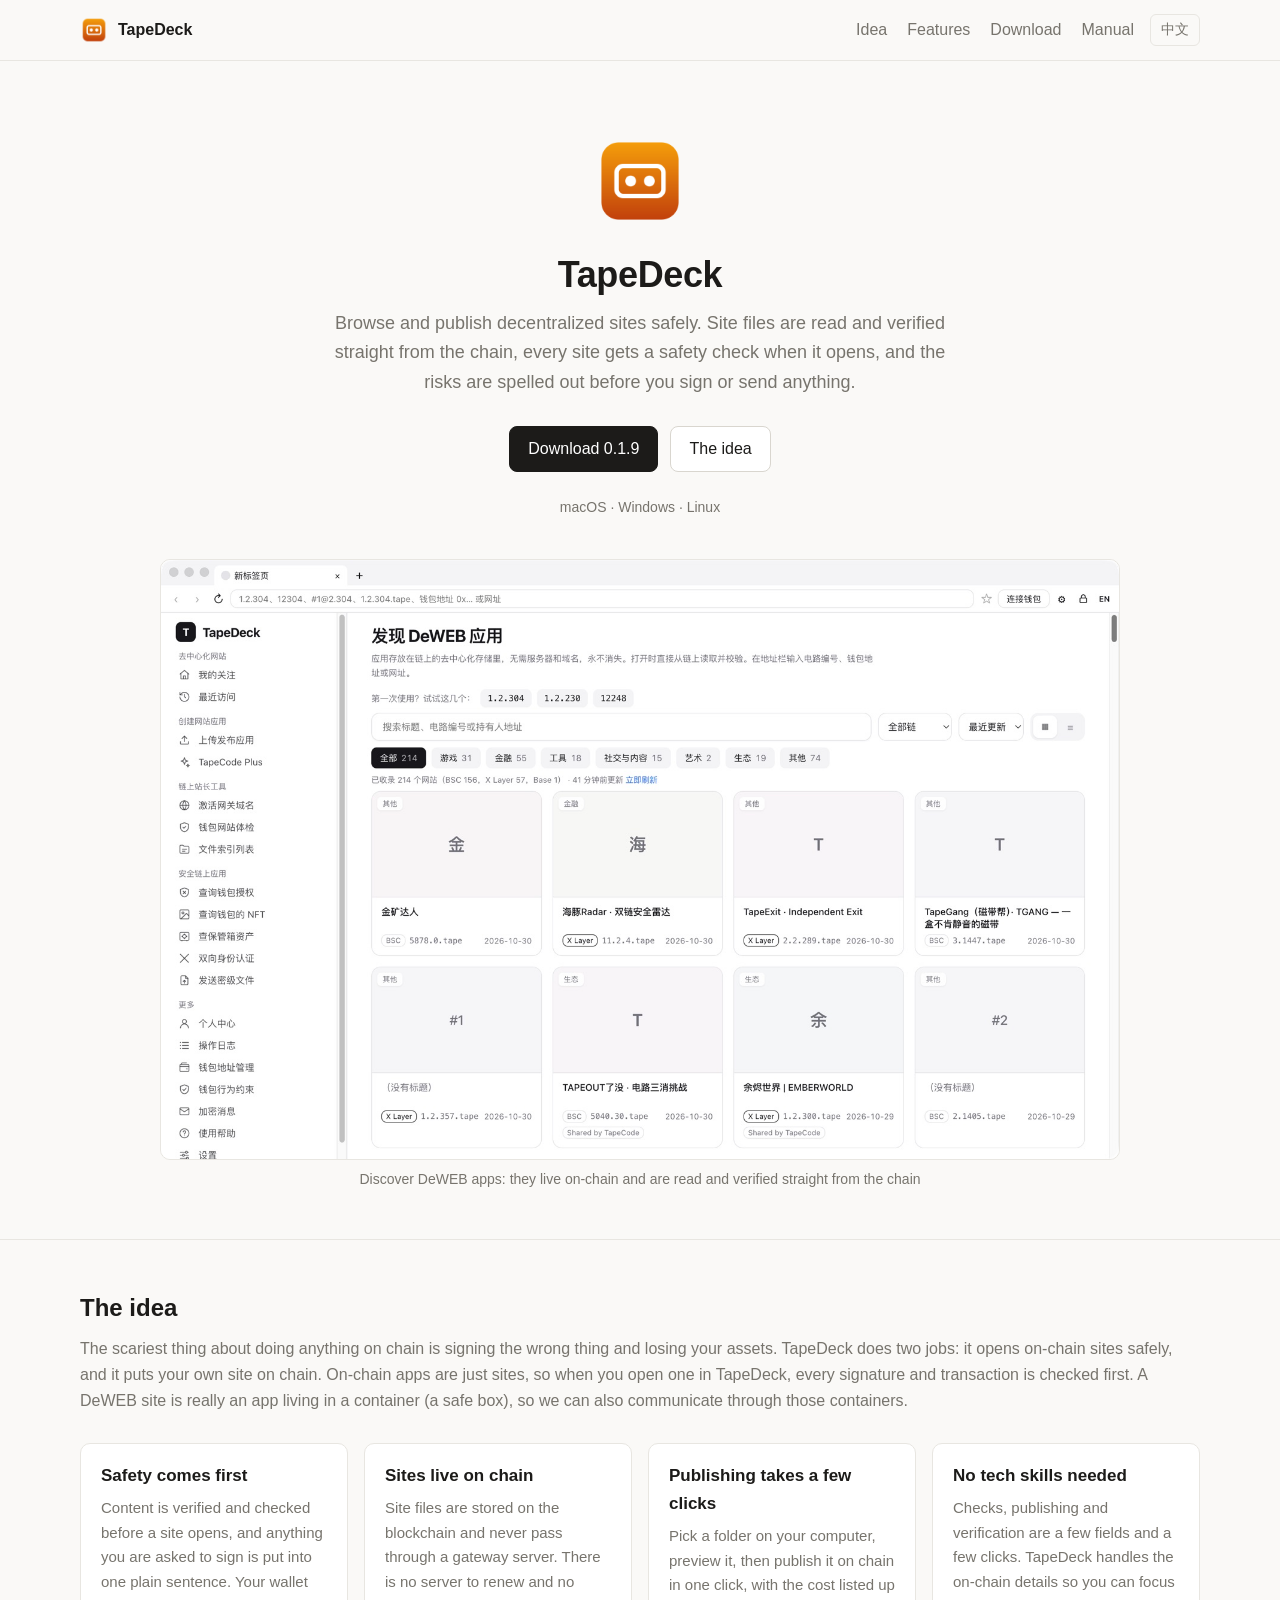
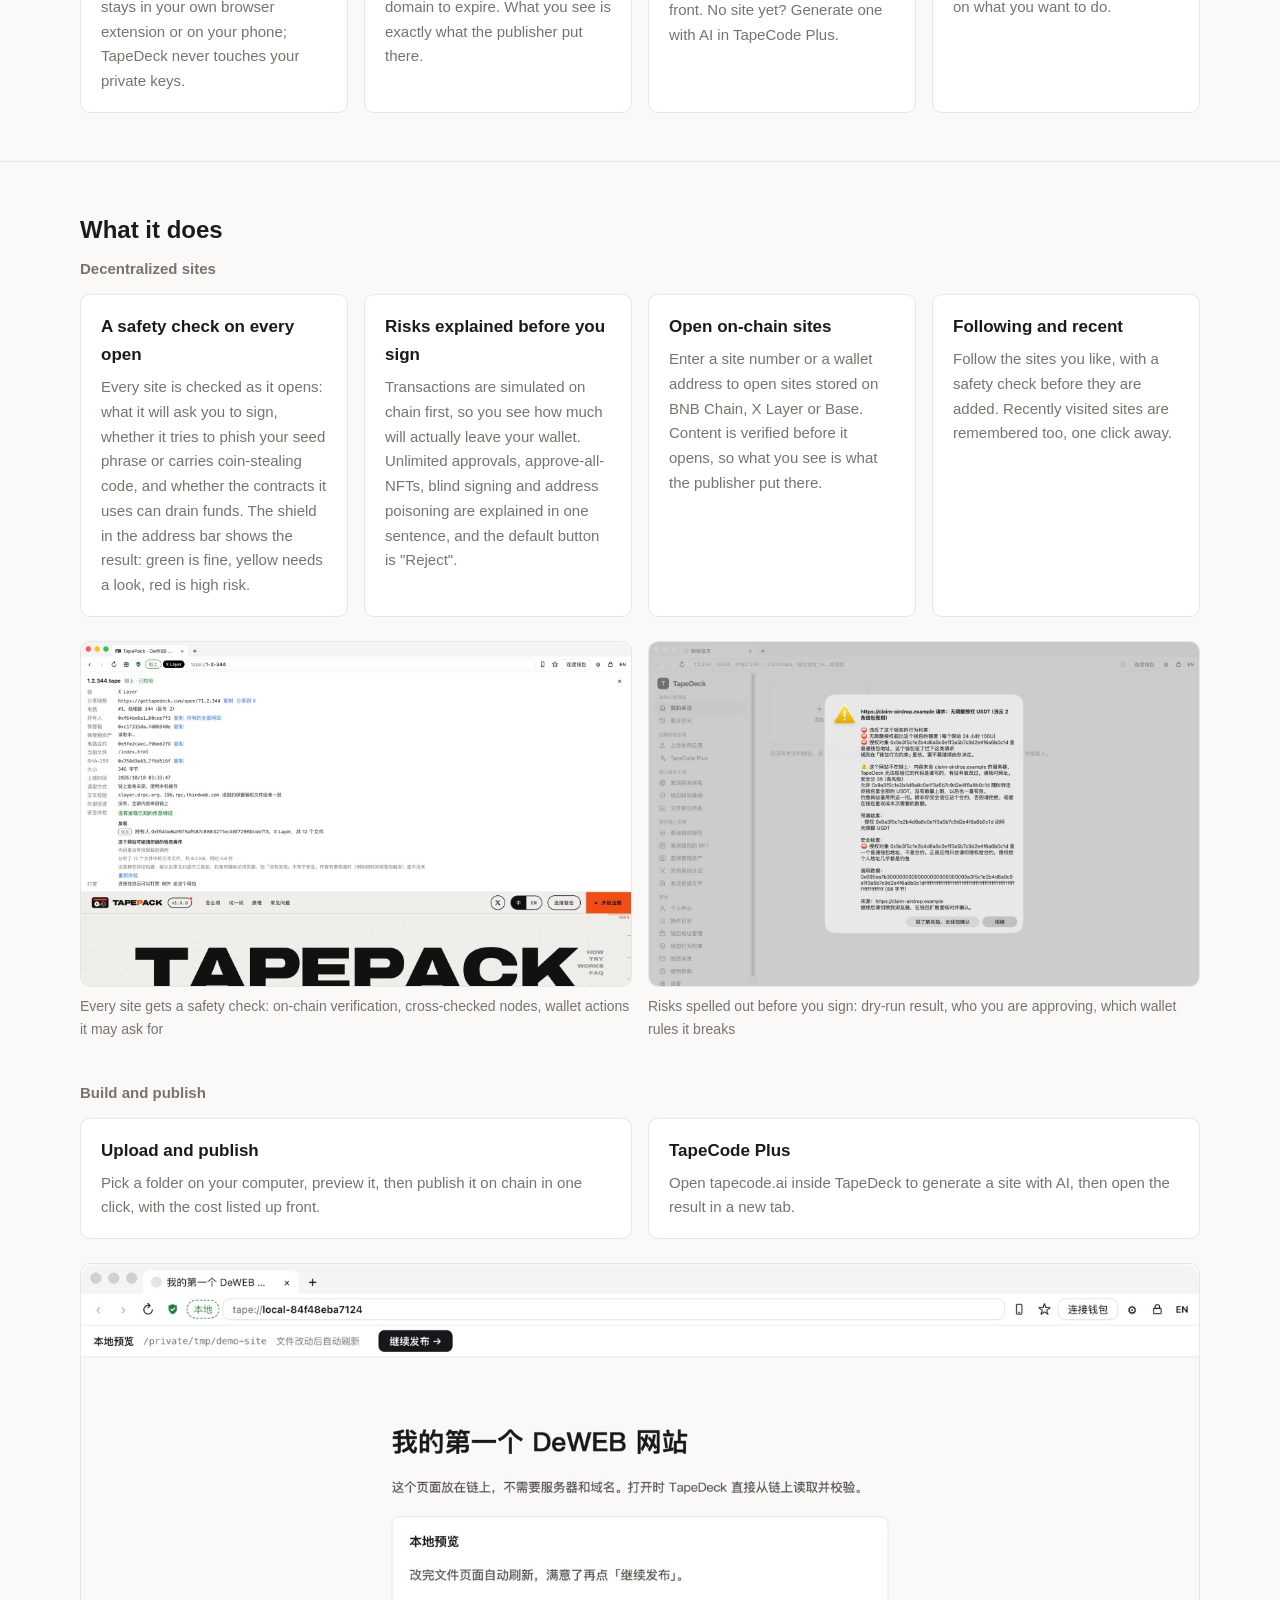
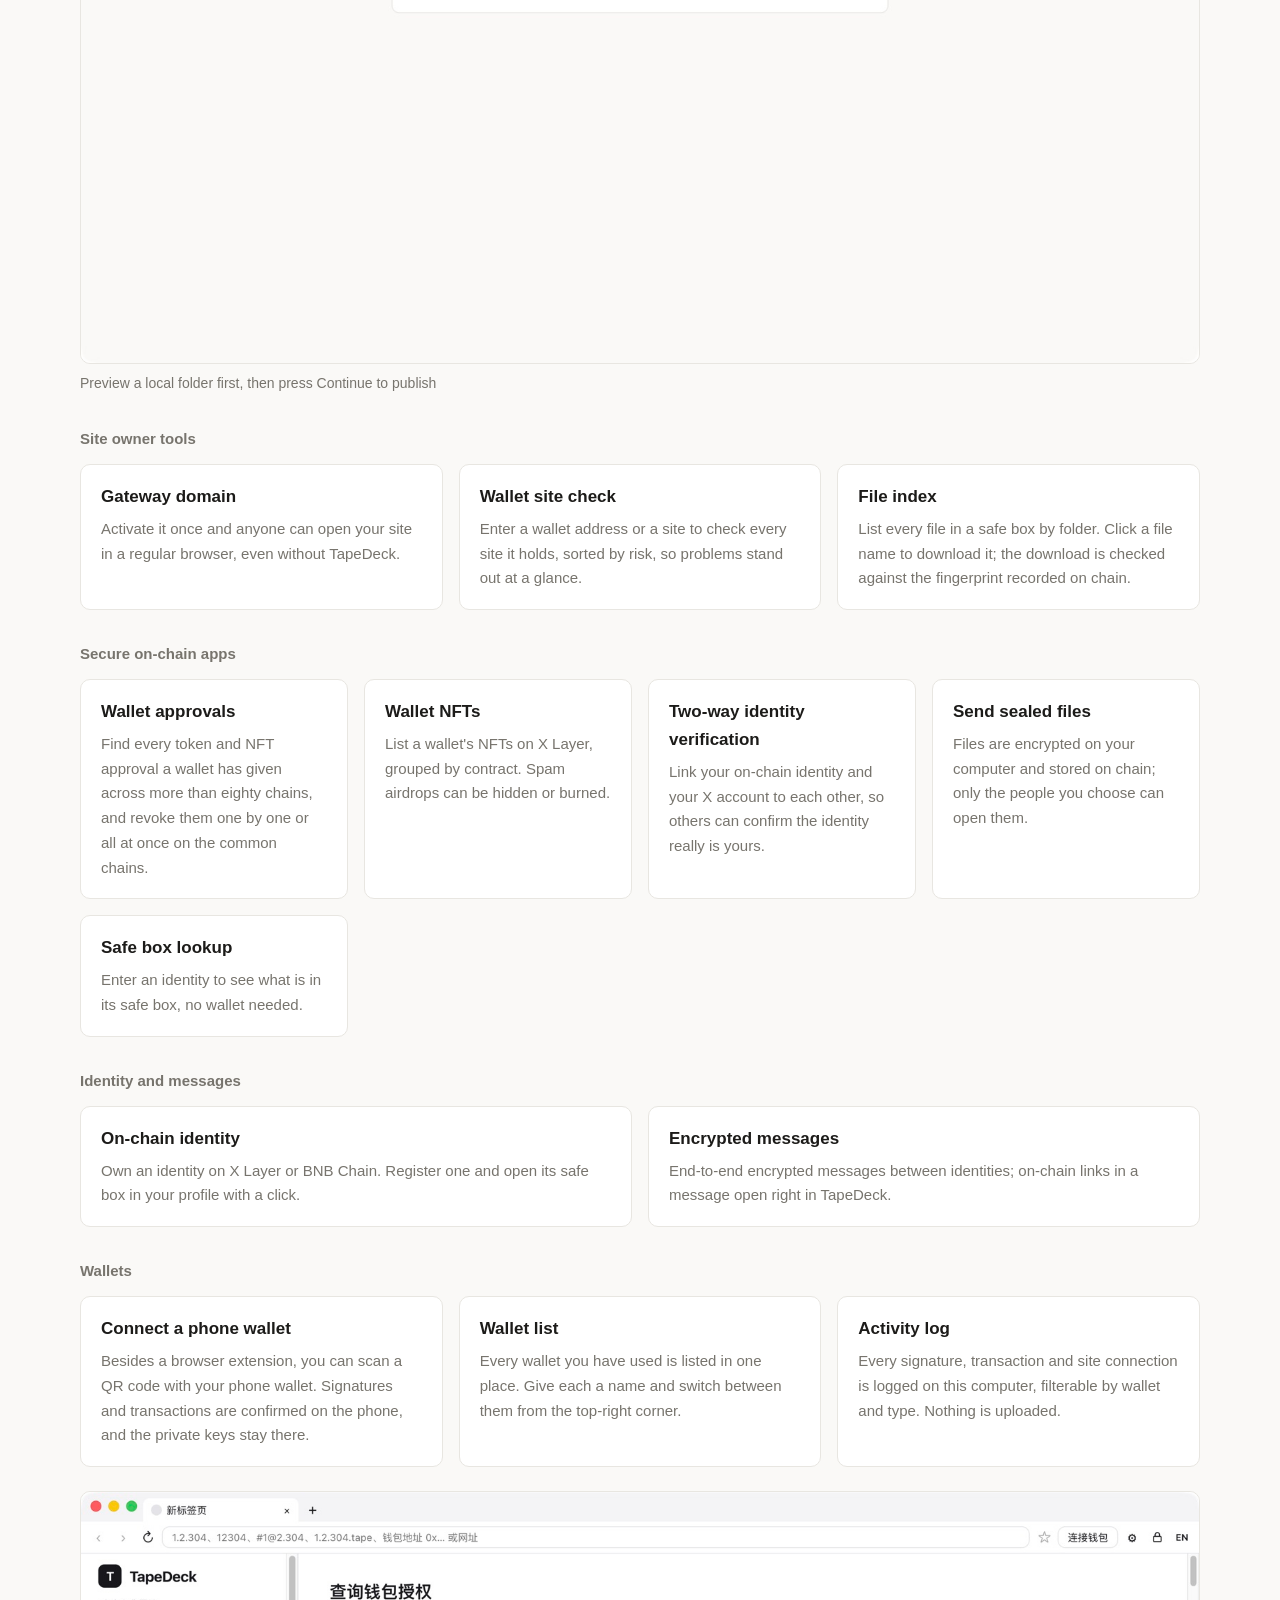
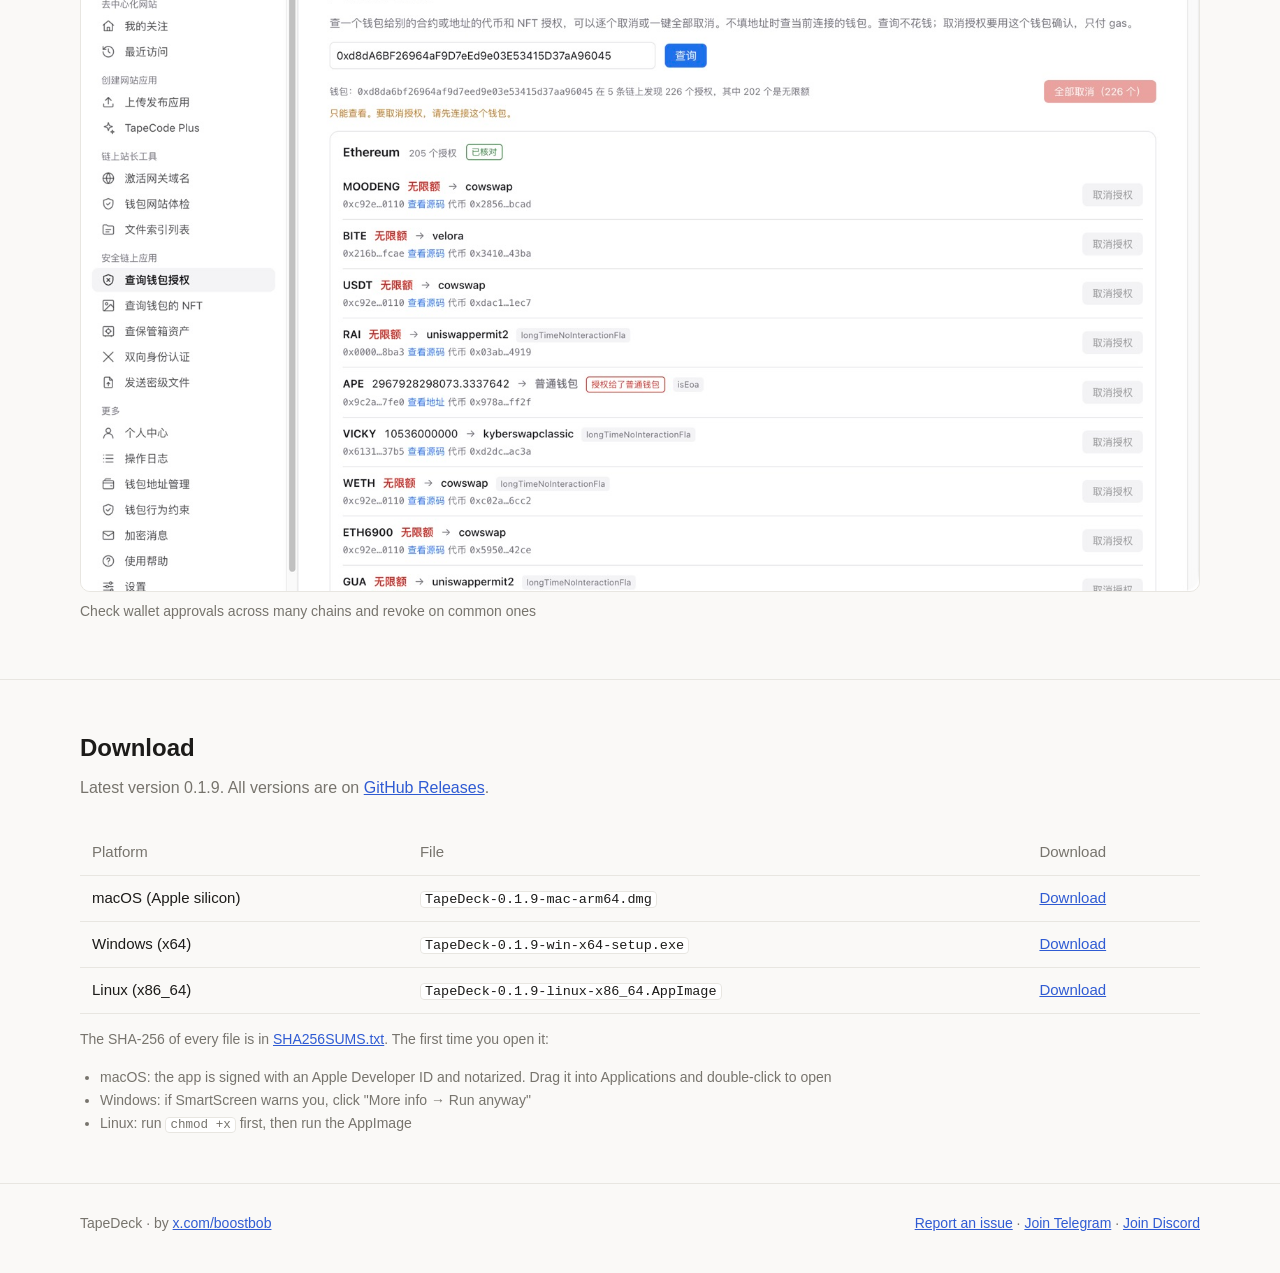
==== commit 9214de26: "Say 0.1.9 is released" ====
--- a/index.html
+++ b/index.html
@@ -19,7 +19,7 @@
       if (zh) location.replace('zh/' + location.search + location.hash);
     })();
   </script>
-  <link rel="stylesheet" href="style.css?v=20261028">
+  <link rel="stylesheet" href="style.css?v=20261031">
   <!-- Google Analytics -->
   <script async src="https://www.googletagmanager.com/gtag/js?id=G-79BNJR3RXY"></script>
   <script>
@@ -60,7 +60,7 @@
         <h1>TapeDeck</h1>
         <p>Browse and publish decentralized sites safely. Site files are read and verified straight from the chain, every site gets a safety check when it opens, and the risks are spelled out before you sign or send anything.</p>
         <div class="cta">
-          <a class="btn primary" href="#download">Download 0.1.8</a>
+          <a class="btn primary" href="#download">Download 0.1.9</a>
           <a class="btn" href="#idea">The idea</a>
         </div>
         <p class="version">macOS · Windows · Linux</p>
@@ -140,17 +140,17 @@
     <section id="download" aria-labelledby="download-title">
       <div class="wrap">
         <h2 id="download-title">Download</h2>
-        <p class="lead">Latest version 0.1.8. All versions are on <a href="https://github.com/trytotapeout/TapeDeck/releases">GitHub Releases</a>.</p>
+        <p class="lead">Latest version 0.1.9. All versions are on <a href="https://github.com/trytotapeout/TapeDeck/releases">GitHub Releases</a>.</p>
         <table class="downloads">
           <thead><tr><th scope="col">Platform</th><th scope="col">File</th><th scope="col">Download</th></tr></thead>
           <tbody>
-            <tr><td>macOS (Apple silicon)</td><td><code>TapeDeck-0.1.8-mac-arm64.dmg</code></td><td><a href="https://github.com/trytotapeout/TapeDeck/releases/download/v0.1.8/TapeDeck-0.1.8-mac-arm64.dmg">Download</a></td></tr>
-            <tr><td>Windows (x64)</td><td><code>TapeDeck-0.1.8-win-x64-setup.exe</code></td><td><a href="https://github.com/trytotapeout/TapeDeck/releases/download/v0.1.8/TapeDeck-0.1.8-win-x64-setup.exe">Download</a></td></tr>
-            <tr><td>Linux (x86_64)</td><td><code>TapeDeck-0.1.8-linux-x86_64.AppImage</code></td><td><a href="https://github.com/trytotapeout/TapeDeck/releases/download/v0.1.8/TapeDeck-0.1.8-linux-x86_64.AppImage">Download</a></td></tr>
+            <tr><td>macOS (Apple silicon)</td><td><code>TapeDeck-0.1.9-mac-arm64.dmg</code></td><td><a href="https://github.com/trytotapeout/TapeDeck/releases/download/v0.1.9/TapeDeck-0.1.9-mac-arm64.dmg">Download</a></td></tr>
+            <tr><td>Windows (x64)</td><td><code>TapeDeck-0.1.9-win-x64-setup.exe</code></td><td><a href="https://github.com/trytotapeout/TapeDeck/releases/download/v0.1.9/TapeDeck-0.1.9-win-x64-setup.exe">Download</a></td></tr>
+            <tr><td>Linux (x86_64)</td><td><code>TapeDeck-0.1.9-linux-x86_64.AppImage</code></td><td><a href="https://github.com/trytotapeout/TapeDeck/releases/download/v0.1.9/TapeDeck-0.1.9-linux-x86_64.AppImage">Download</a></td></tr>
           </tbody>
         </table>
         <div class="hint">
-          <p>The SHA-256 of every file is in <a href="https://github.com/trytotapeout/TapeDeck/releases/download/v0.1.8/SHA256SUMS.txt">SHA256SUMS.txt</a>. The first time you open it:</p>
+          <p>The SHA-256 of every file is in <a href="https://github.com/trytotapeout/TapeDeck/releases/download/v0.1.9/SHA256SUMS.txt">SHA256SUMS.txt</a>. The first time you open it:</p>
           <ul>
             <li>macOS: the app is signed with an Apple Developer ID and notarized. Drag it into Applications and double-click to open</li>
             <li>Windows: if SmartScreen warns you, click "More info → Run anyway"</li>
--- a/style.css
+++ b/style.css
@@ -118,10 +118,15 @@
 
 /* 产品截图：整个窗口带标题栏，圆角细边框 */
 .shot { margin: 24px 0 8px; }
-.shot img {
+.shot img, .shot video {
   display: block; width: 100%; height: auto;
   border: 1px solid var(--line); border-radius: 10px;
 }
+.shot video { background: #141416; aspect-ratio: 16 / 9; }
+/* 介绍区放视频时：标题贴近顶部，视频紧跟标题 */
+.hero.with-video { padding-top: 28px; }
+.hero.with-video h1 { margin: 0 0 4px; }
+.hero .shot.top { margin: 16px auto 32px; }
 .shot figcaption { color: var(--muted); font-size: 14px; margin-top: 8px; }
 .hero .shot { max-width: 960px; margin: 40px auto 0; }
 /* 两张并排，窄屏叠起来 */
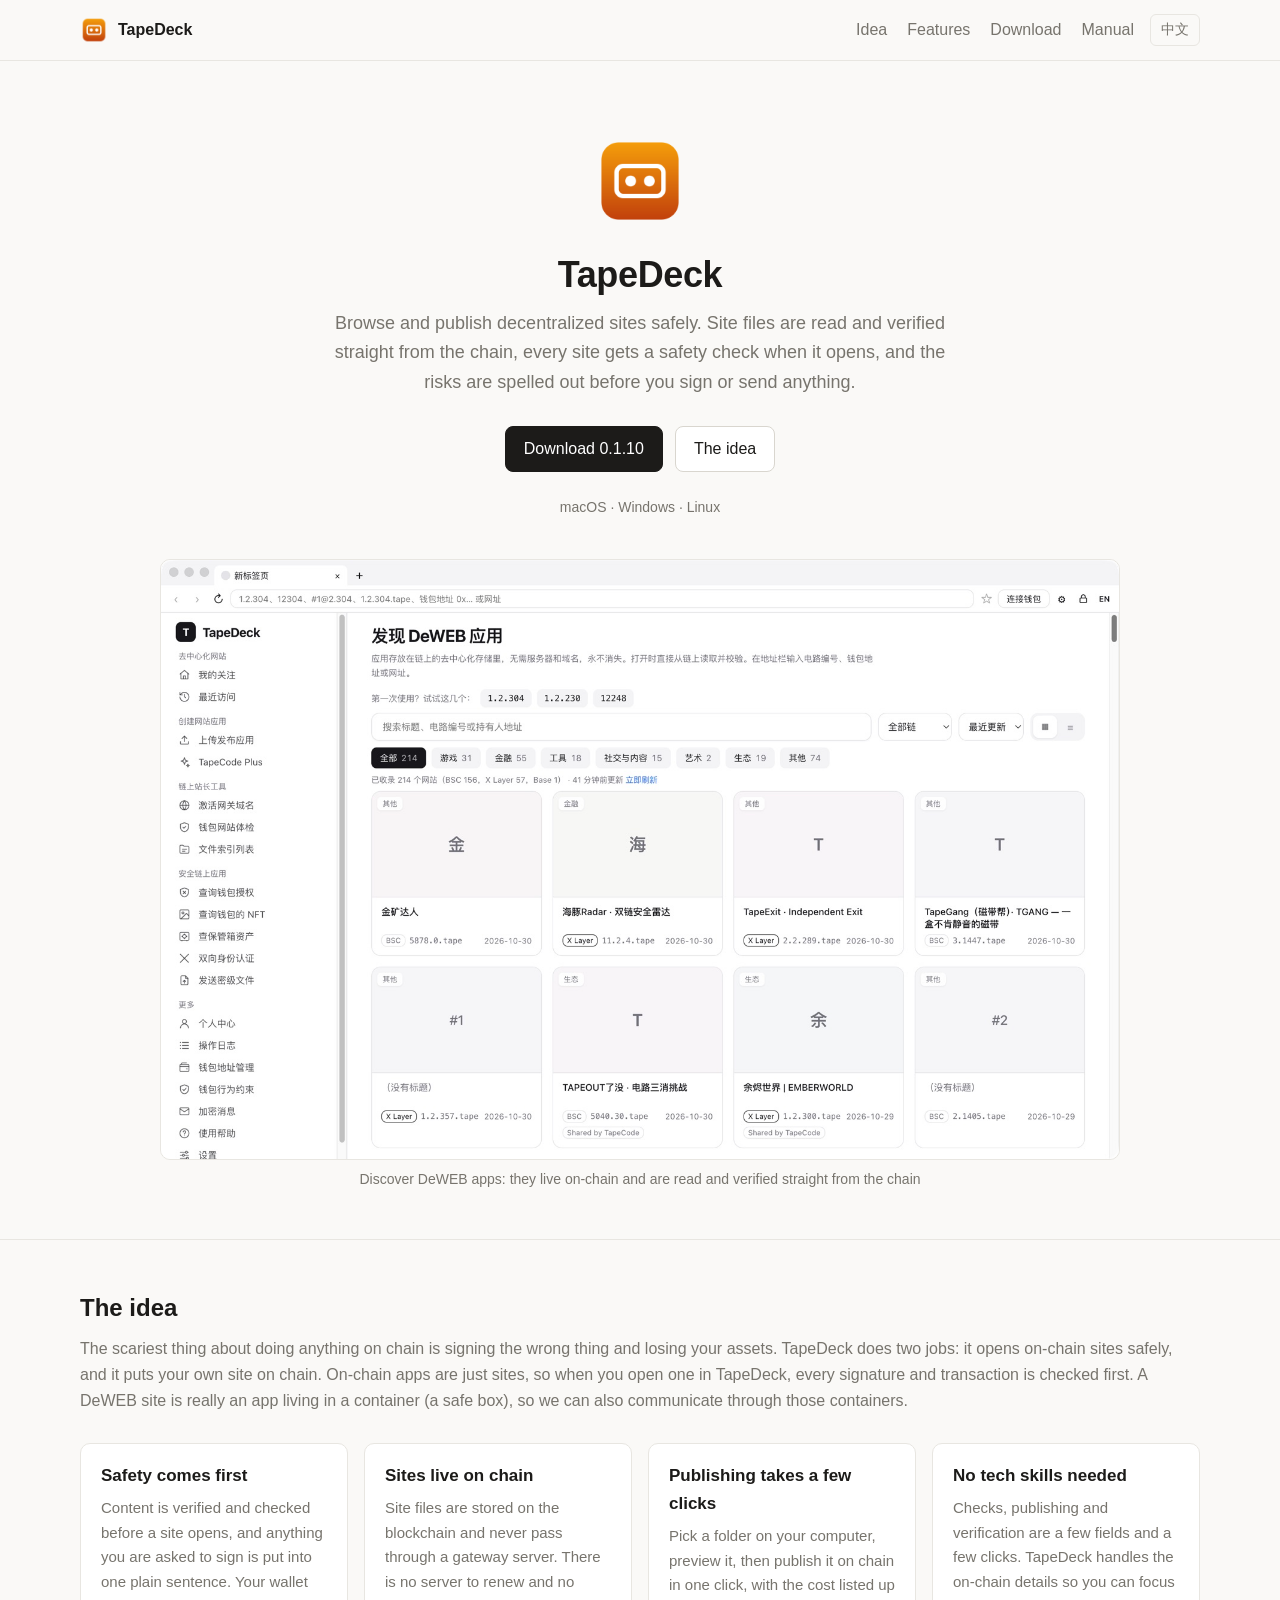
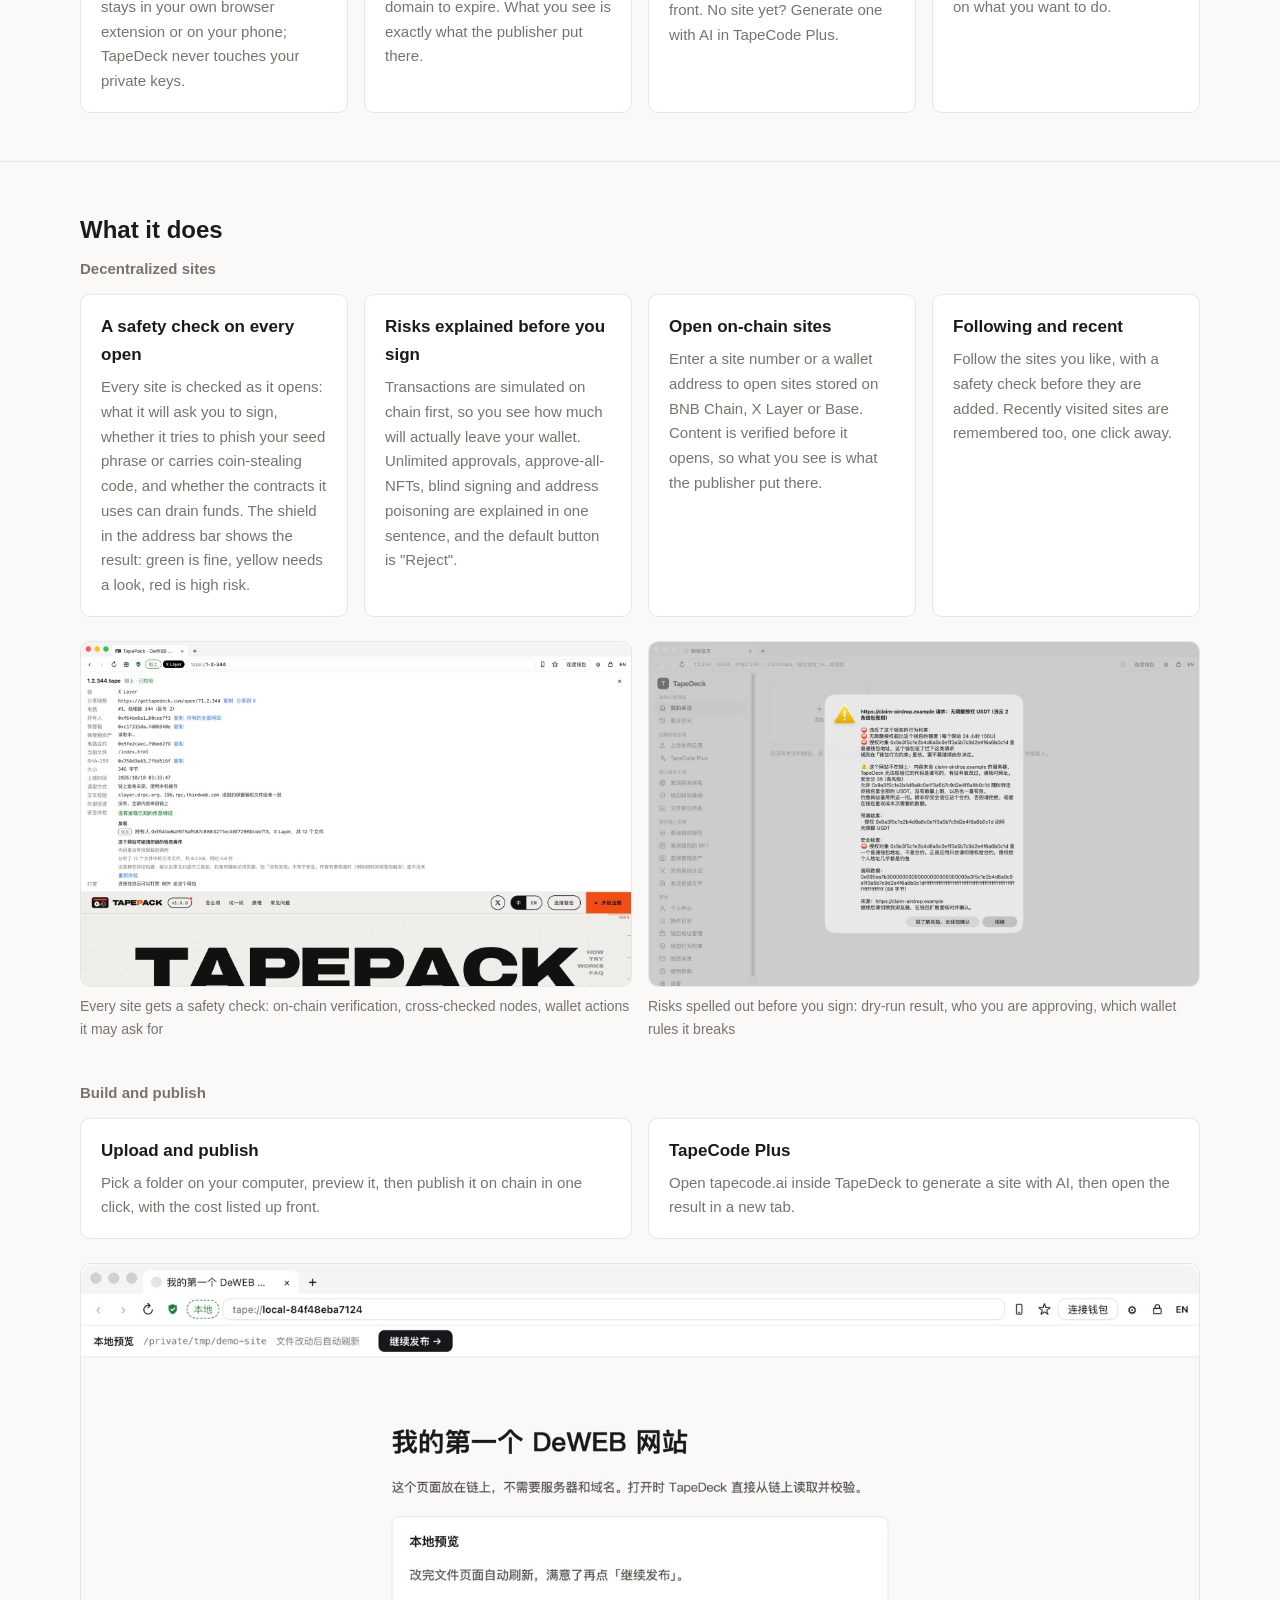
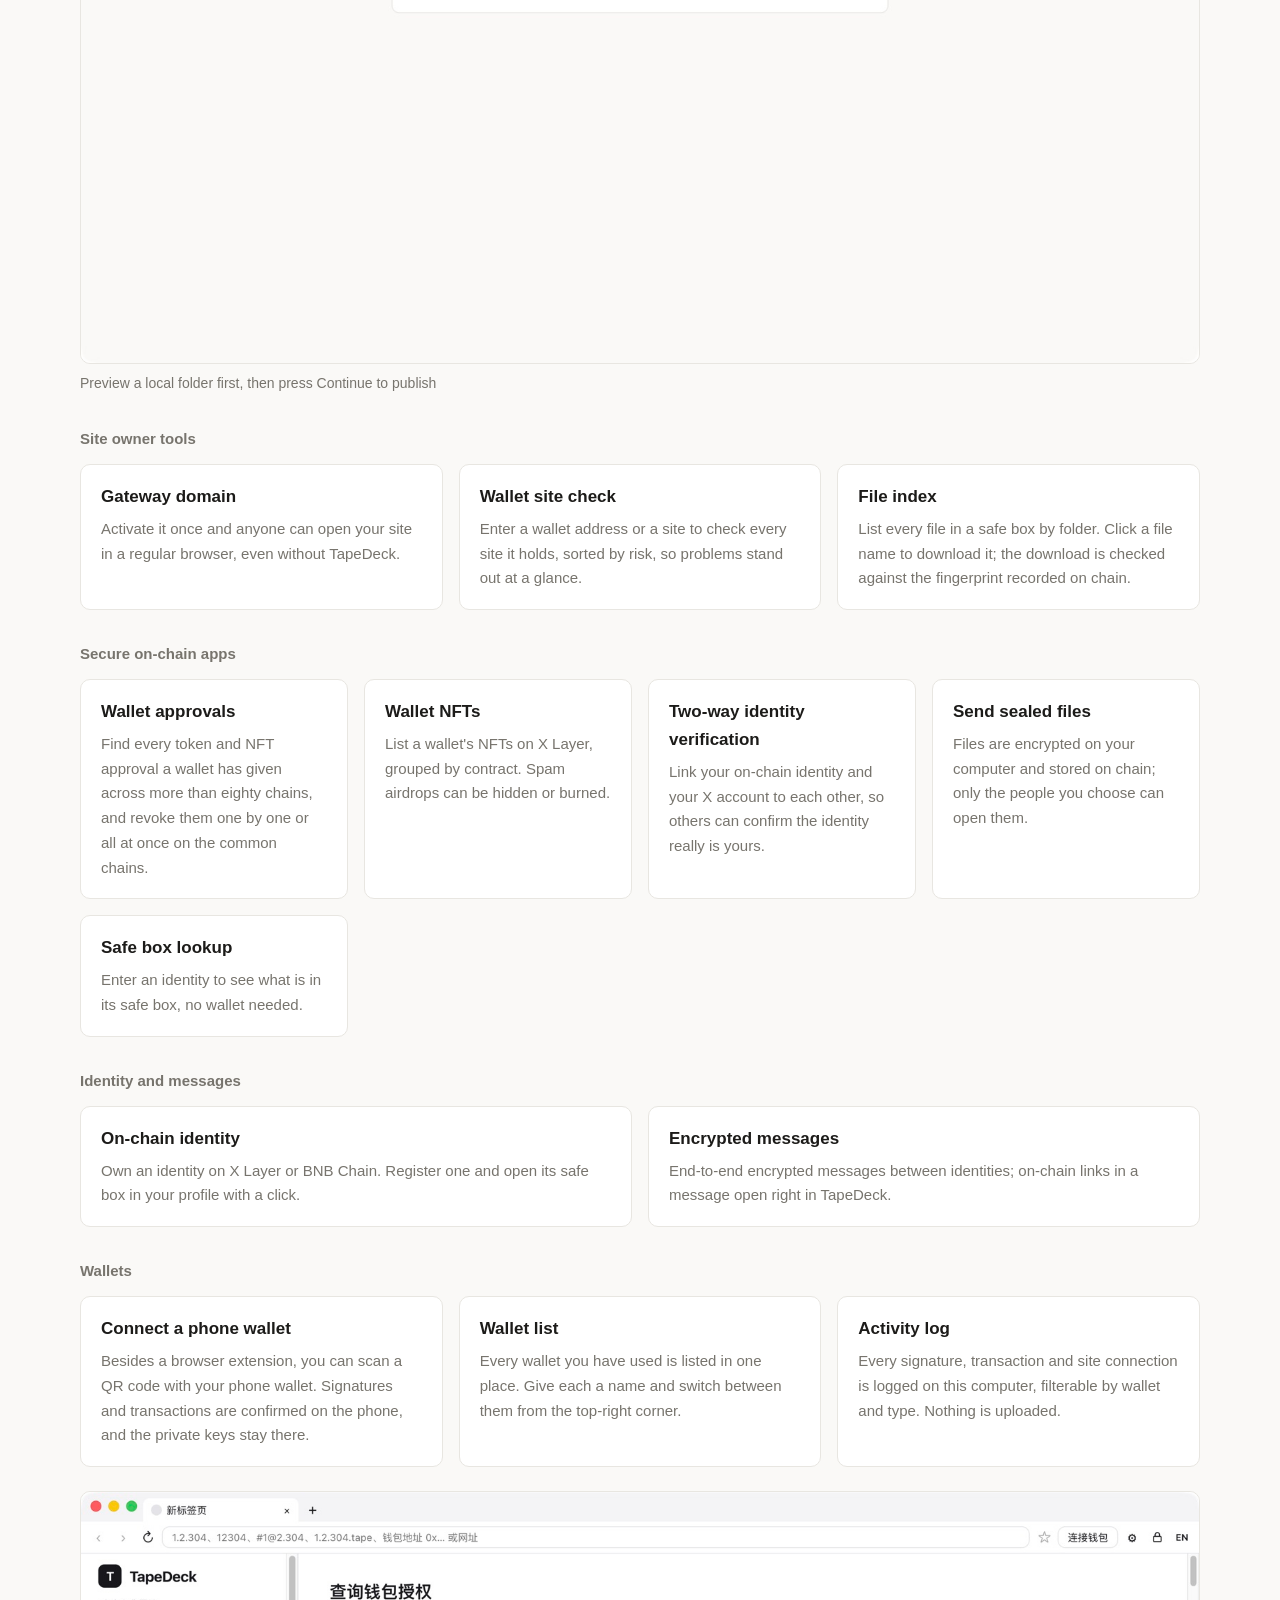
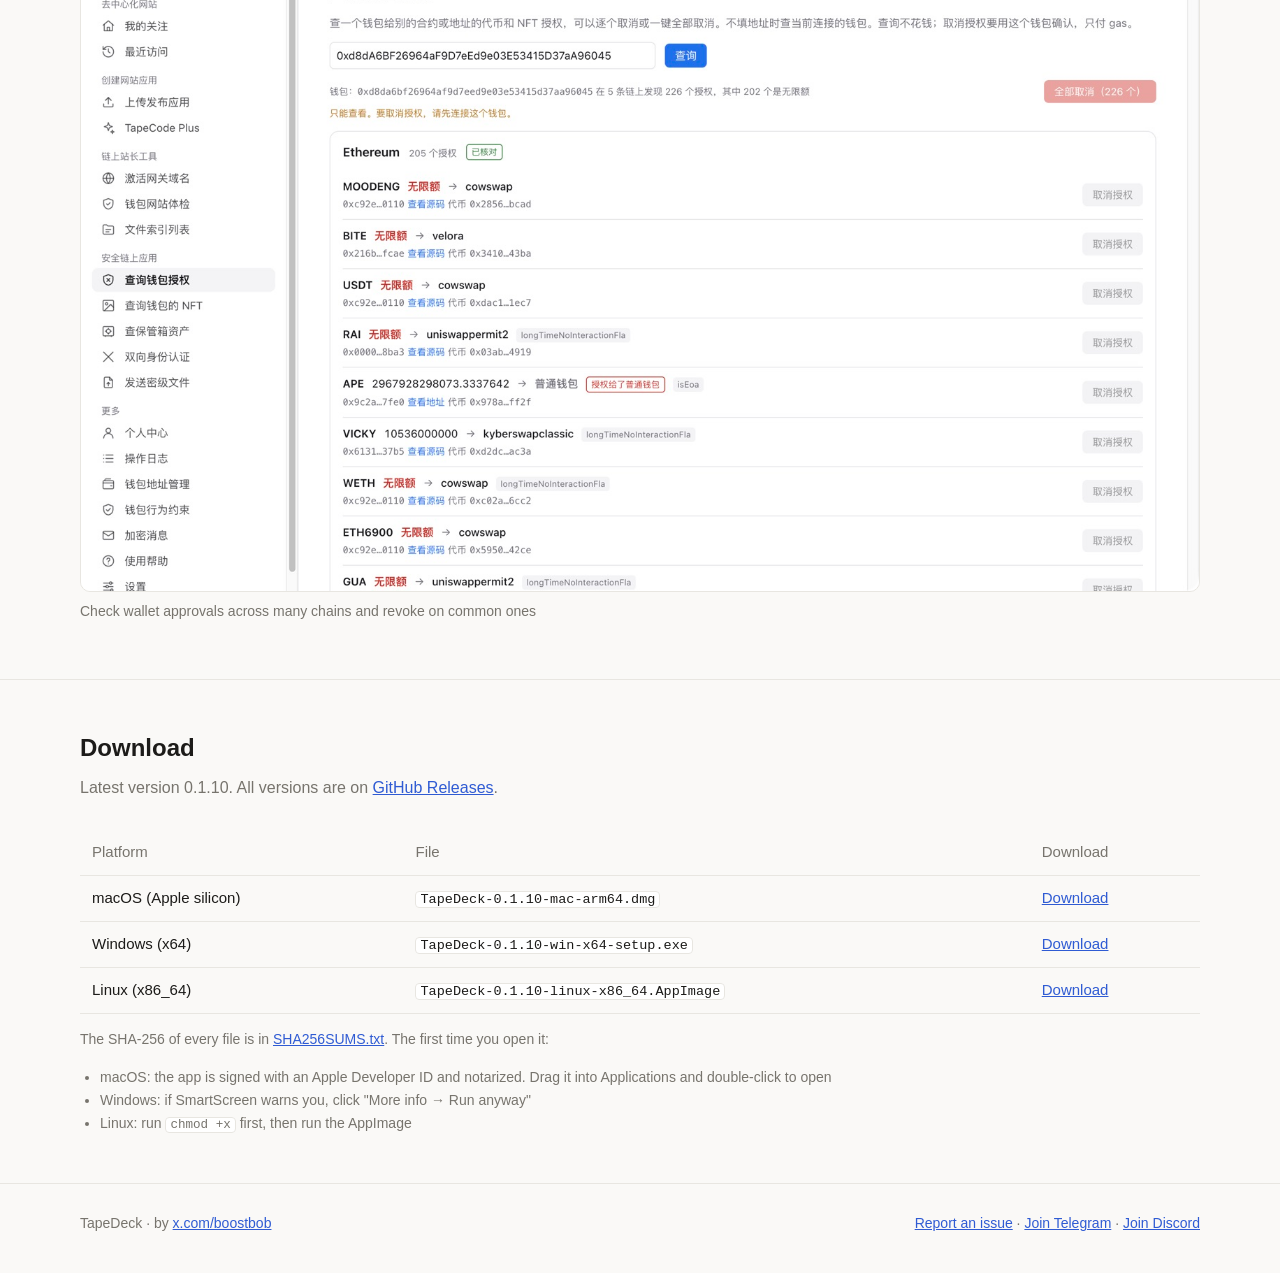
==== commit d1dd015d: "Say 0.1.10 is released" ====
--- a/index.html
+++ b/index.html
@@ -60,7 +60,7 @@
         <h1>TapeDeck</h1>
         <p>Browse and publish decentralized sites safely. Site files are read and verified straight from the chain, every site gets a safety check when it opens, and the risks are spelled out before you sign or send anything.</p>
         <div class="cta">
-          <a class="btn primary" href="#download">Download 0.1.9</a>
+          <a class="btn primary" href="#download">Download 0.1.10</a>
           <a class="btn" href="#idea">The idea</a>
         </div>
         <p class="version">macOS · Windows · Linux</p>
@@ -140,17 +140,17 @@
     <section id="download" aria-labelledby="download-title">
       <div class="wrap">
         <h2 id="download-title">Download</h2>
-        <p class="lead">Latest version 0.1.9. All versions are on <a href="https://github.com/trytotapeout/TapeDeck/releases">GitHub Releases</a>.</p>
+        <p class="lead">Latest version 0.1.10. All versions are on <a href="https://github.com/trytotapeout/TapeDeck/releases">GitHub Releases</a>.</p>
         <table class="downloads">
           <thead><tr><th scope="col">Platform</th><th scope="col">File</th><th scope="col">Download</th></tr></thead>
           <tbody>
-            <tr><td>macOS (Apple silicon)</td><td><code>TapeDeck-0.1.9-mac-arm64.dmg</code></td><td><a href="https://github.com/trytotapeout/TapeDeck/releases/download/v0.1.9/TapeDeck-0.1.9-mac-arm64.dmg">Download</a></td></tr>
-            <tr><td>Windows (x64)</td><td><code>TapeDeck-0.1.9-win-x64-setup.exe</code></td><td><a href="https://github.com/trytotapeout/TapeDeck/releases/download/v0.1.9/TapeDeck-0.1.9-win-x64-setup.exe">Download</a></td></tr>
-            <tr><td>Linux (x86_64)</td><td><code>TapeDeck-0.1.9-linux-x86_64.AppImage</code></td><td><a href="https://github.com/trytotapeout/TapeDeck/releases/download/v0.1.9/TapeDeck-0.1.9-linux-x86_64.AppImage">Download</a></td></tr>
+            <tr><td>macOS (Apple silicon)</td><td><code>TapeDeck-0.1.10-mac-arm64.dmg</code></td><td><a href="https://github.com/trytotapeout/TapeDeck/releases/download/v0.1.10/TapeDeck-0.1.10-mac-arm64.dmg">Download</a></td></tr>
+            <tr><td>Windows (x64)</td><td><code>TapeDeck-0.1.10-win-x64-setup.exe</code></td><td><a href="https://github.com/trytotapeout/TapeDeck/releases/download/v0.1.10/TapeDeck-0.1.10-win-x64-setup.exe">Download</a></td></tr>
+            <tr><td>Linux (x86_64)</td><td><code>TapeDeck-0.1.10-linux-x86_64.AppImage</code></td><td><a href="https://github.com/trytotapeout/TapeDeck/releases/download/v0.1.10/TapeDeck-0.1.10-linux-x86_64.AppImage">Download</a></td></tr>
           </tbody>
         </table>
         <div class="hint">
-          <p>The SHA-256 of every file is in <a href="https://github.com/trytotapeout/TapeDeck/releases/download/v0.1.9/SHA256SUMS.txt">SHA256SUMS.txt</a>. The first time you open it:</p>
+          <p>The SHA-256 of every file is in <a href="https://github.com/trytotapeout/TapeDeck/releases/download/v0.1.10/SHA256SUMS.txt">SHA256SUMS.txt</a>. The first time you open it:</p>
           <ul>
             <li>macOS: the app is signed with an Apple Developer ID and notarized. Drag it into Applications and double-click to open</li>
             <li>Windows: if SmartScreen warns you, click "More info → Run anyway"</li>
--- a/style.css
+++ b/style.css
@@ -14,6 +14,8 @@
 code { font-family: ui-monospace, Menlo, Consolas, monospace; font-size: 0.9em; background: var(--card); border: 1px solid var(--line); border-radius: 4px; padding: 0 4px; }
 
 .skip { position: absolute; left: -9999px; }
+/* 只给屏幕阅读器和搜索引擎看的文字 */
+.sr-only { position: absolute; width: 1px; height: 1px; overflow: hidden; clip: rect(0 0 0 0); white-space: nowrap; }
 .skip:focus { left: 16px; top: 16px; background: var(--bg); padding: 8px 12px; z-index: 10; }
 
 header.site { border-bottom: 1px solid var(--line); }
@@ -122,11 +124,27 @@
   display: block; width: 100%; height: auto;
   border: 1px solid var(--line); border-radius: 10px;
 }
-.shot video { background: #141416; aspect-ratio: 16 / 9; }
+.shot video { background: #fff; aspect-ratio: 16 / 9; }
 /* 介绍区放视频时：标题贴近顶部，视频紧跟标题 */
 .hero.with-video { padding-top: 28px; }
-.hero.with-video h1 { margin: 0 0 4px; }
-.hero .shot.top { margin: 16px auto 32px; }
+.hero .shot.top { margin: 0 auto 32px; }
+/* 视频封面中间的播放按钮：黑色圆底白三角，放在文字下方的空白处 */
+.shot.video { position: relative; }
+.shot .play {
+  /* 按钮跟着视频宽度缩放，窄屏上不压住文字；三角用 em 跟着按钮大小走 */
+  --d: clamp(48px, 9vw, 88px);
+  position: absolute; left: 50%; top: 77%; width: var(--d); height: var(--d);
+  margin: calc(var(--d) / -2) 0 0 calc(var(--d) / -2); font-size: var(--d);
+  border: 0; border-radius: 50%; background: rgba(28, 27, 25, .88); cursor: pointer;
+  transition: transform .15s, background .15s;
+}
+.shot .play::before {
+  content: ""; position: absolute; left: .4em; top: .3em;
+  border-style: solid; border-width: .2em 0 .2em .34em; border-color: transparent transparent transparent #fff;
+}
+.shot .play:hover { transform: scale(1.06); background: #1c1b19; }
+.shot .play:focus-visible { outline: 3px solid var(--link); outline-offset: 3px; }
+.shot .play[hidden] { display: none; }
 .shot figcaption { color: var(--muted); font-size: 14px; margin-top: 8px; }
 .hero .shot { max-width: 960px; margin: 40px auto 0; }
 /* 两张并排，窄屏叠起来 */
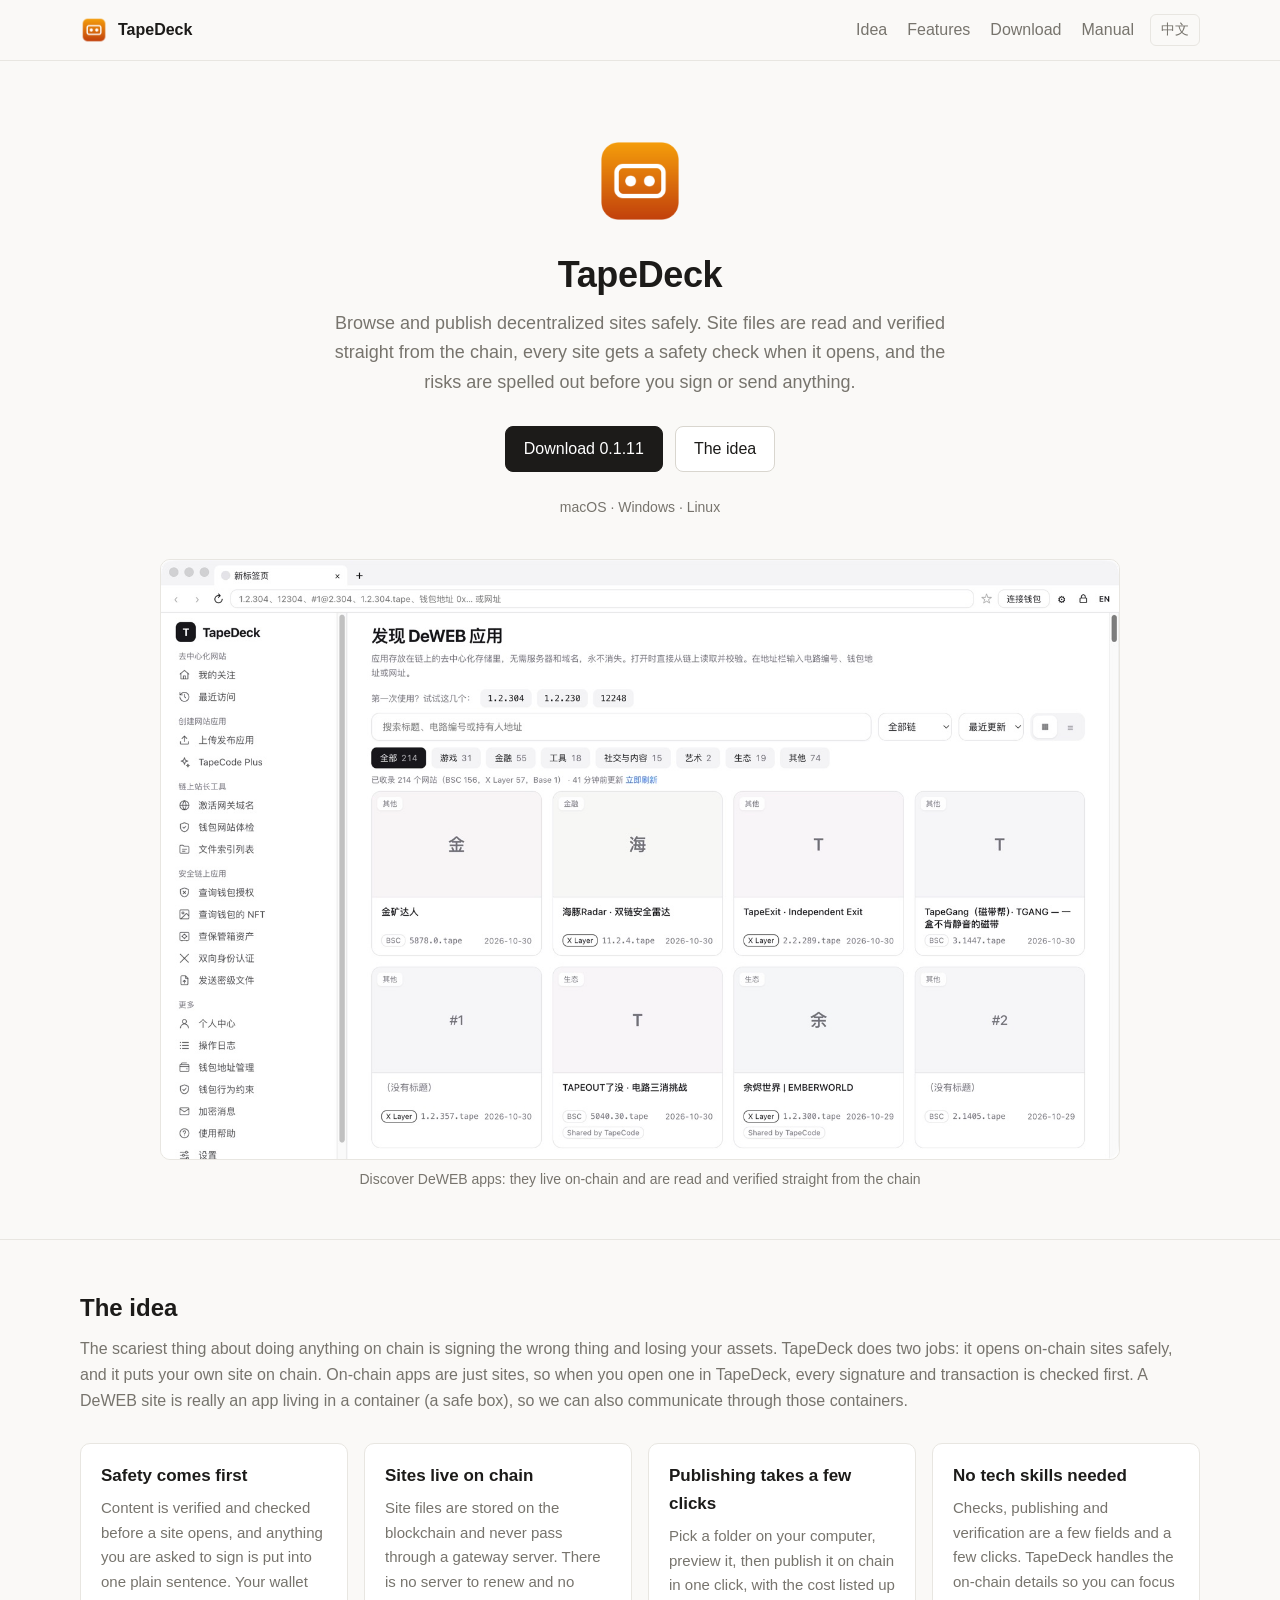
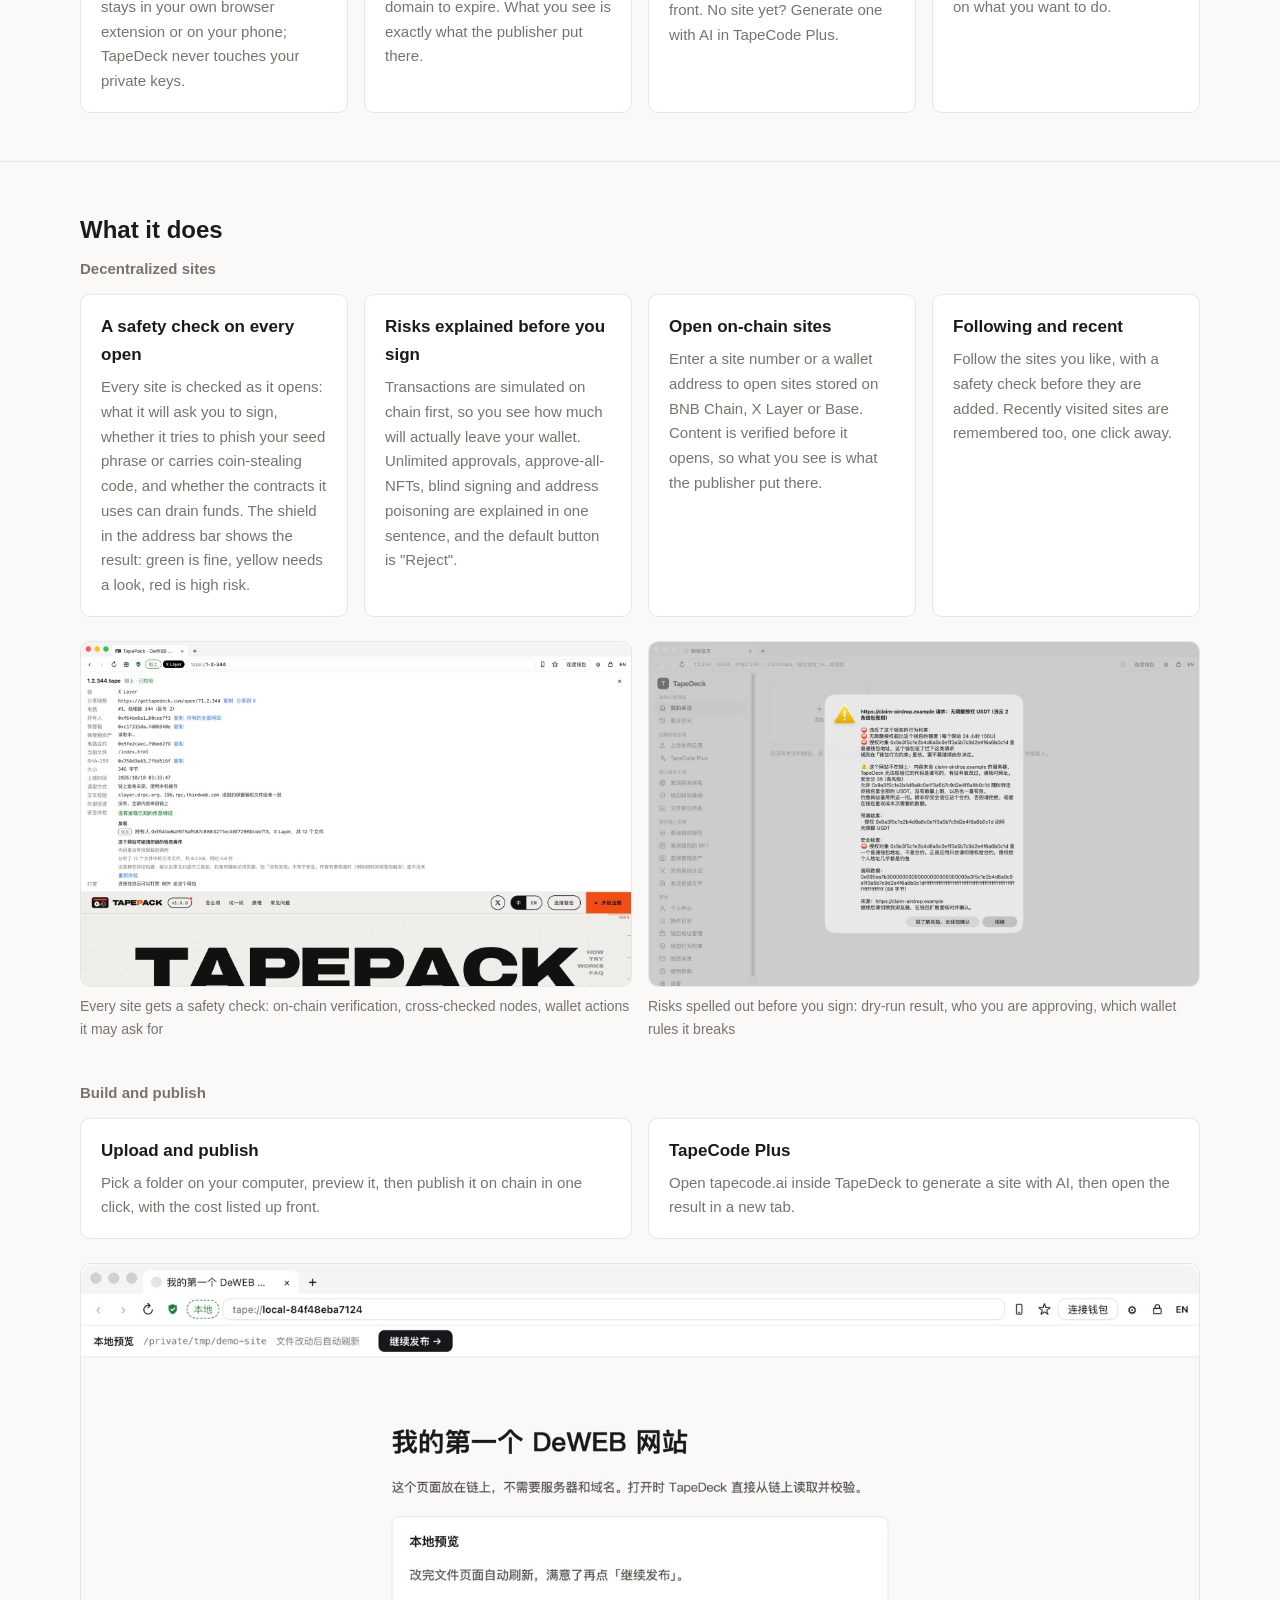
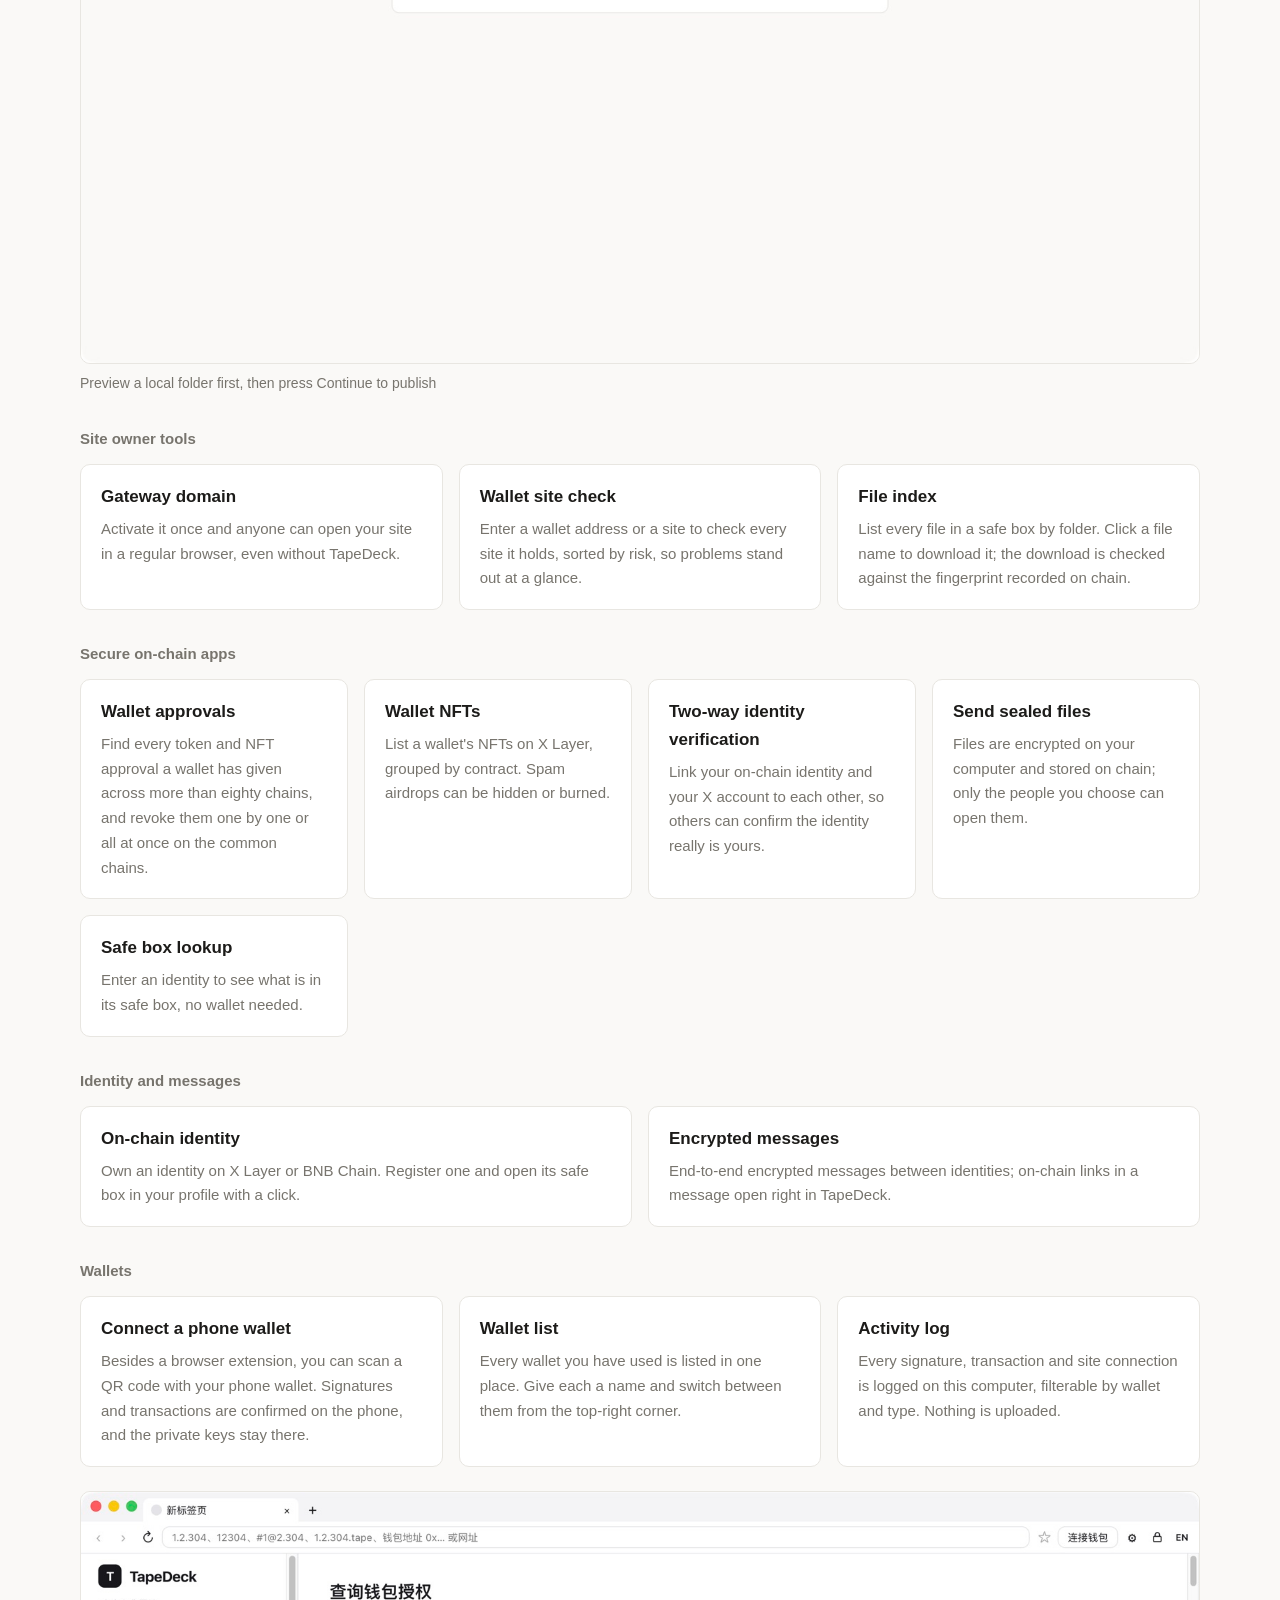
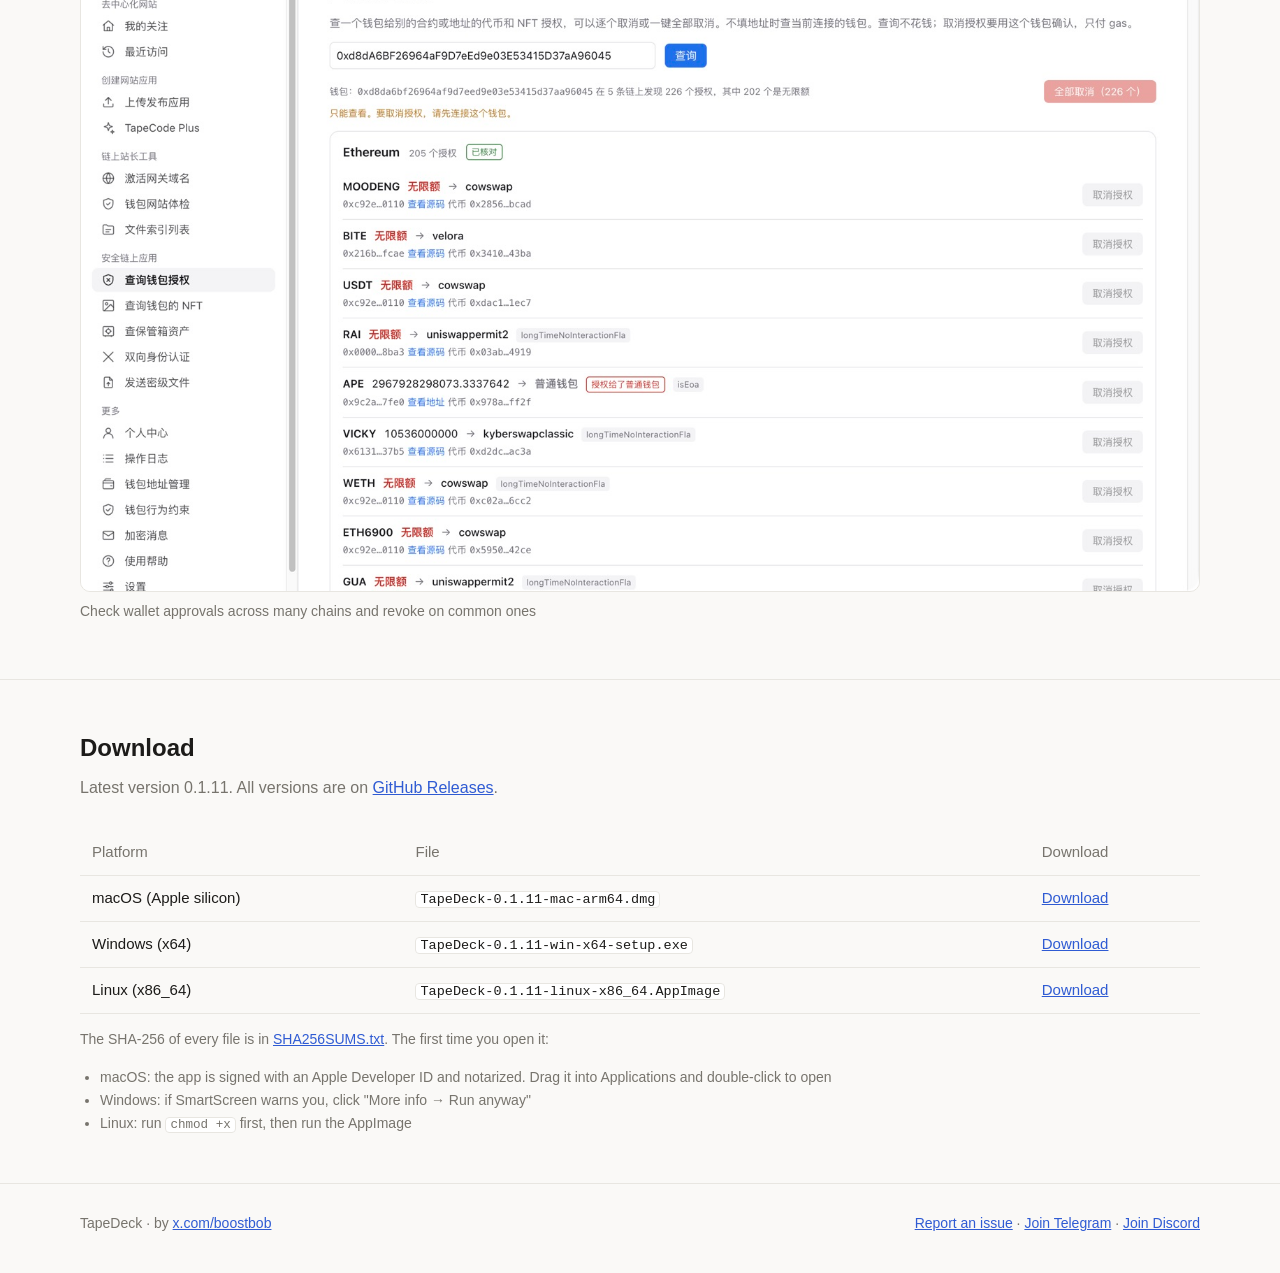
==== commit 94acb656: "Say 0.1.11 is released" ====
--- a/index.html
+++ b/index.html
@@ -60,7 +60,7 @@
         <h1>TapeDeck</h1>
         <p>Browse and publish decentralized sites safely. Site files are read and verified straight from the chain, every site gets a safety check when it opens, and the risks are spelled out before you sign or send anything.</p>
         <div class="cta">
-          <a class="btn primary" href="#download">Download 0.1.10</a>
+          <a class="btn primary" href="#download">Download 0.1.11</a>
           <a class="btn" href="#idea">The idea</a>
         </div>
         <p class="version">macOS · Windows · Linux</p>
@@ -140,17 +140,17 @@
     <section id="download" aria-labelledby="download-title">
       <div class="wrap">
         <h2 id="download-title">Download</h2>
-        <p class="lead">Latest version 0.1.10. All versions are on <a href="https://github.com/trytotapeout/TapeDeck/releases">GitHub Releases</a>.</p>
+        <p class="lead">Latest version 0.1.11. All versions are on <a href="https://github.com/trytotapeout/TapeDeck/releases">GitHub Releases</a>.</p>
         <table class="downloads">
           <thead><tr><th scope="col">Platform</th><th scope="col">File</th><th scope="col">Download</th></tr></thead>
           <tbody>
-            <tr><td>macOS (Apple silicon)</td><td><code>TapeDeck-0.1.10-mac-arm64.dmg</code></td><td><a href="https://github.com/trytotapeout/TapeDeck/releases/download/v0.1.10/TapeDeck-0.1.10-mac-arm64.dmg">Download</a></td></tr>
-            <tr><td>Windows (x64)</td><td><code>TapeDeck-0.1.10-win-x64-setup.exe</code></td><td><a href="https://github.com/trytotapeout/TapeDeck/releases/download/v0.1.10/TapeDeck-0.1.10-win-x64-setup.exe">Download</a></td></tr>
-            <tr><td>Linux (x86_64)</td><td><code>TapeDeck-0.1.10-linux-x86_64.AppImage</code></td><td><a href="https://github.com/trytotapeout/TapeDeck/releases/download/v0.1.10/TapeDeck-0.1.10-linux-x86_64.AppImage">Download</a></td></tr>
+            <tr><td>macOS (Apple silicon)</td><td><code>TapeDeck-0.1.11-mac-arm64.dmg</code></td><td><a href="https://github.com/trytotapeout/TapeDeck/releases/download/v0.1.11/TapeDeck-0.1.11-mac-arm64.dmg">Download</a></td></tr>
+            <tr><td>Windows (x64)</td><td><code>TapeDeck-0.1.11-win-x64-setup.exe</code></td><td><a href="https://github.com/trytotapeout/TapeDeck/releases/download/v0.1.11/TapeDeck-0.1.11-win-x64-setup.exe">Download</a></td></tr>
+            <tr><td>Linux (x86_64)</td><td><code>TapeDeck-0.1.11-linux-x86_64.AppImage</code></td><td><a href="https://github.com/trytotapeout/TapeDeck/releases/download/v0.1.11/TapeDeck-0.1.11-linux-x86_64.AppImage">Download</a></td></tr>
           </tbody>
         </table>
         <div class="hint">
-          <p>The SHA-256 of every file is in <a href="https://github.com/trytotapeout/TapeDeck/releases/download/v0.1.10/SHA256SUMS.txt">SHA256SUMS.txt</a>. The first time you open it:</p>
+          <p>The SHA-256 of every file is in <a href="https://github.com/trytotapeout/TapeDeck/releases/download/v0.1.11/SHA256SUMS.txt">SHA256SUMS.txt</a>. The first time you open it:</p>
           <ul>
             <li>macOS: the app is signed with an Apple Developer ID and notarized. Drag it into Applications and double-click to open</li>
             <li>Windows: if SmartScreen warns you, click "More info → Run anyway"</li>
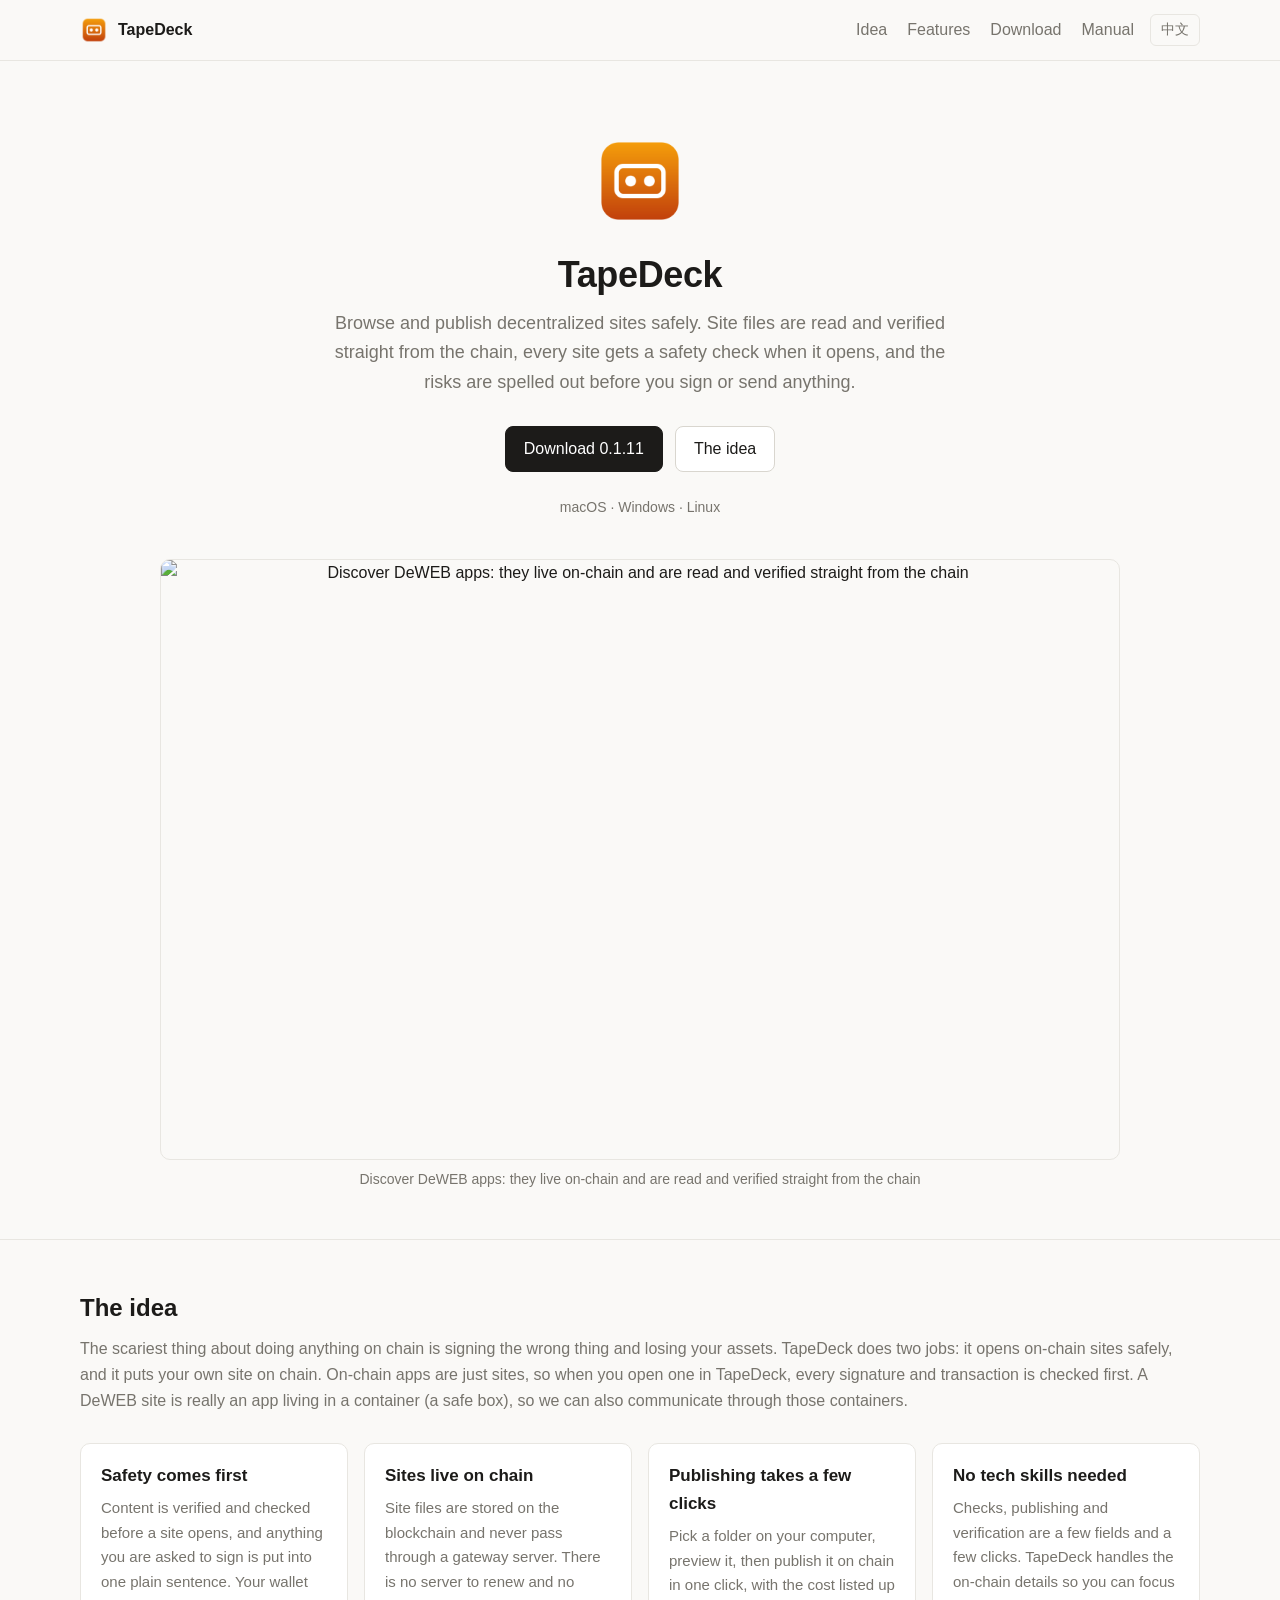
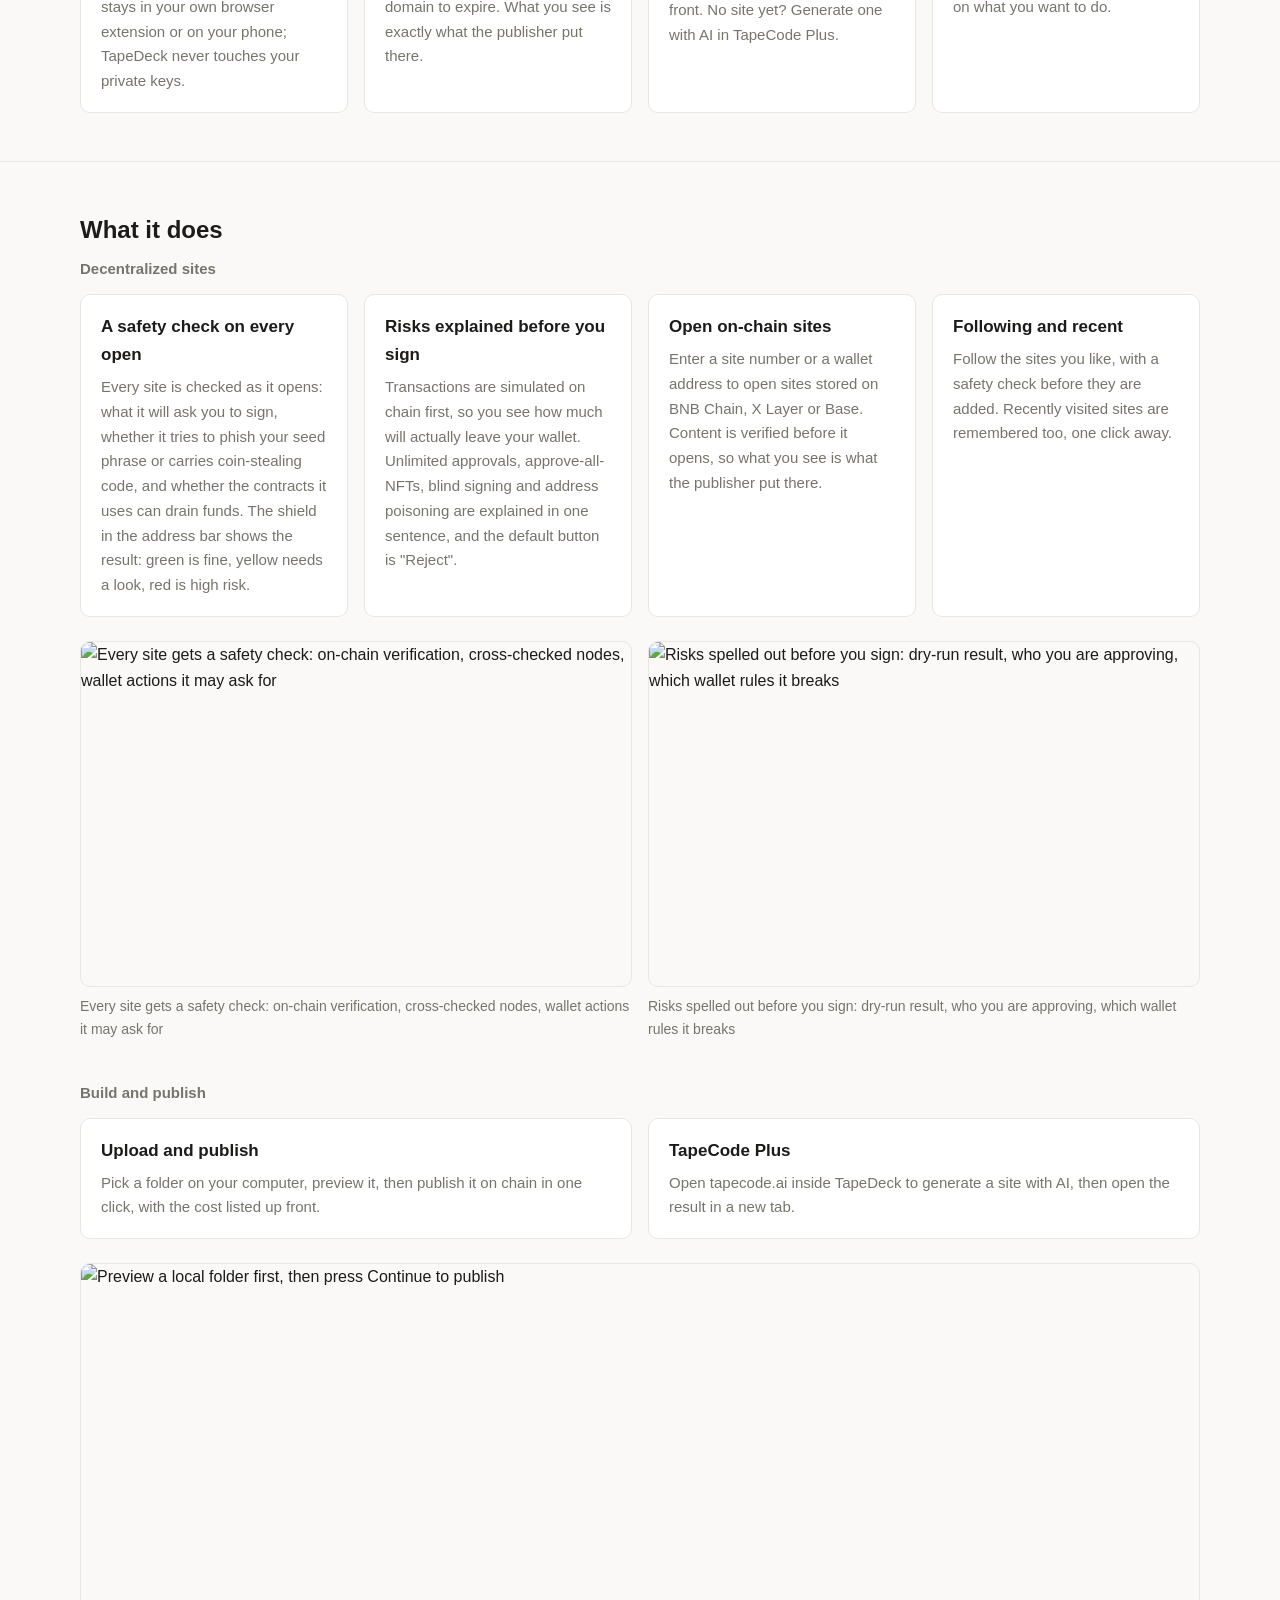
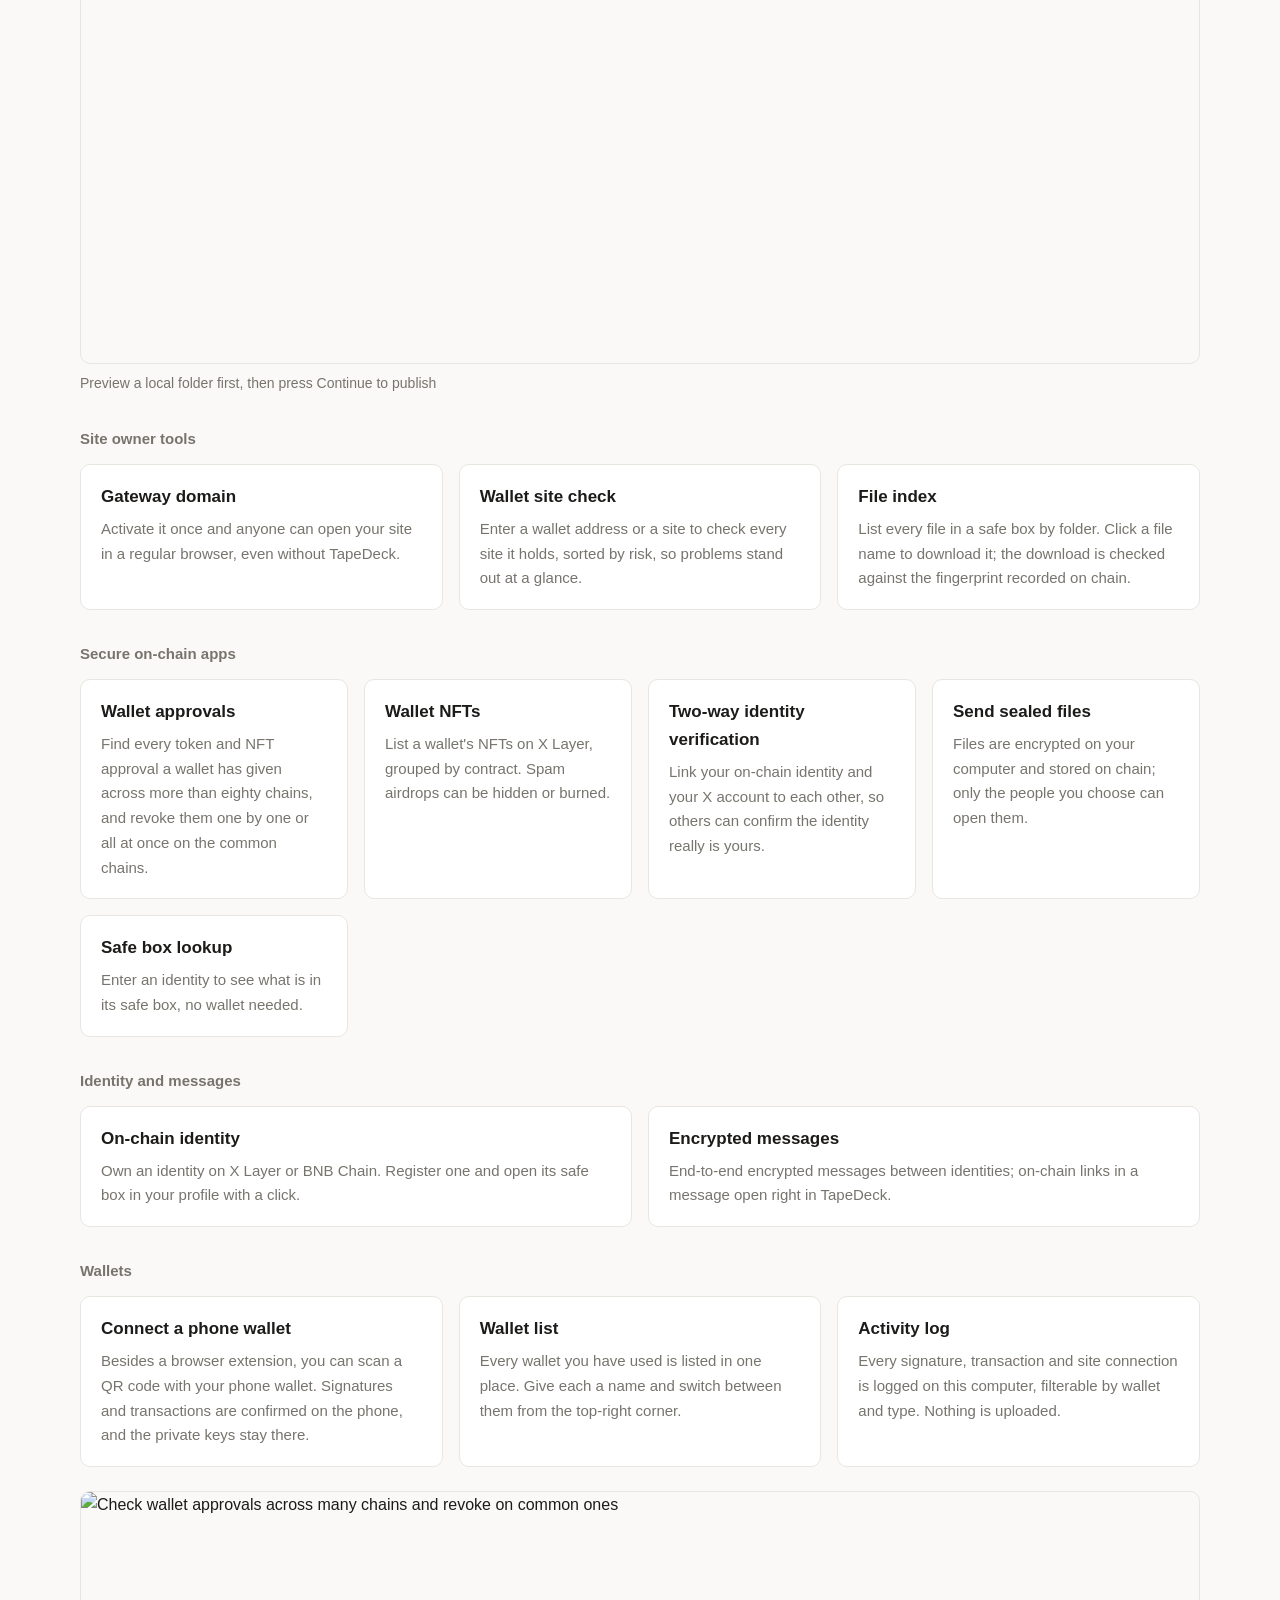
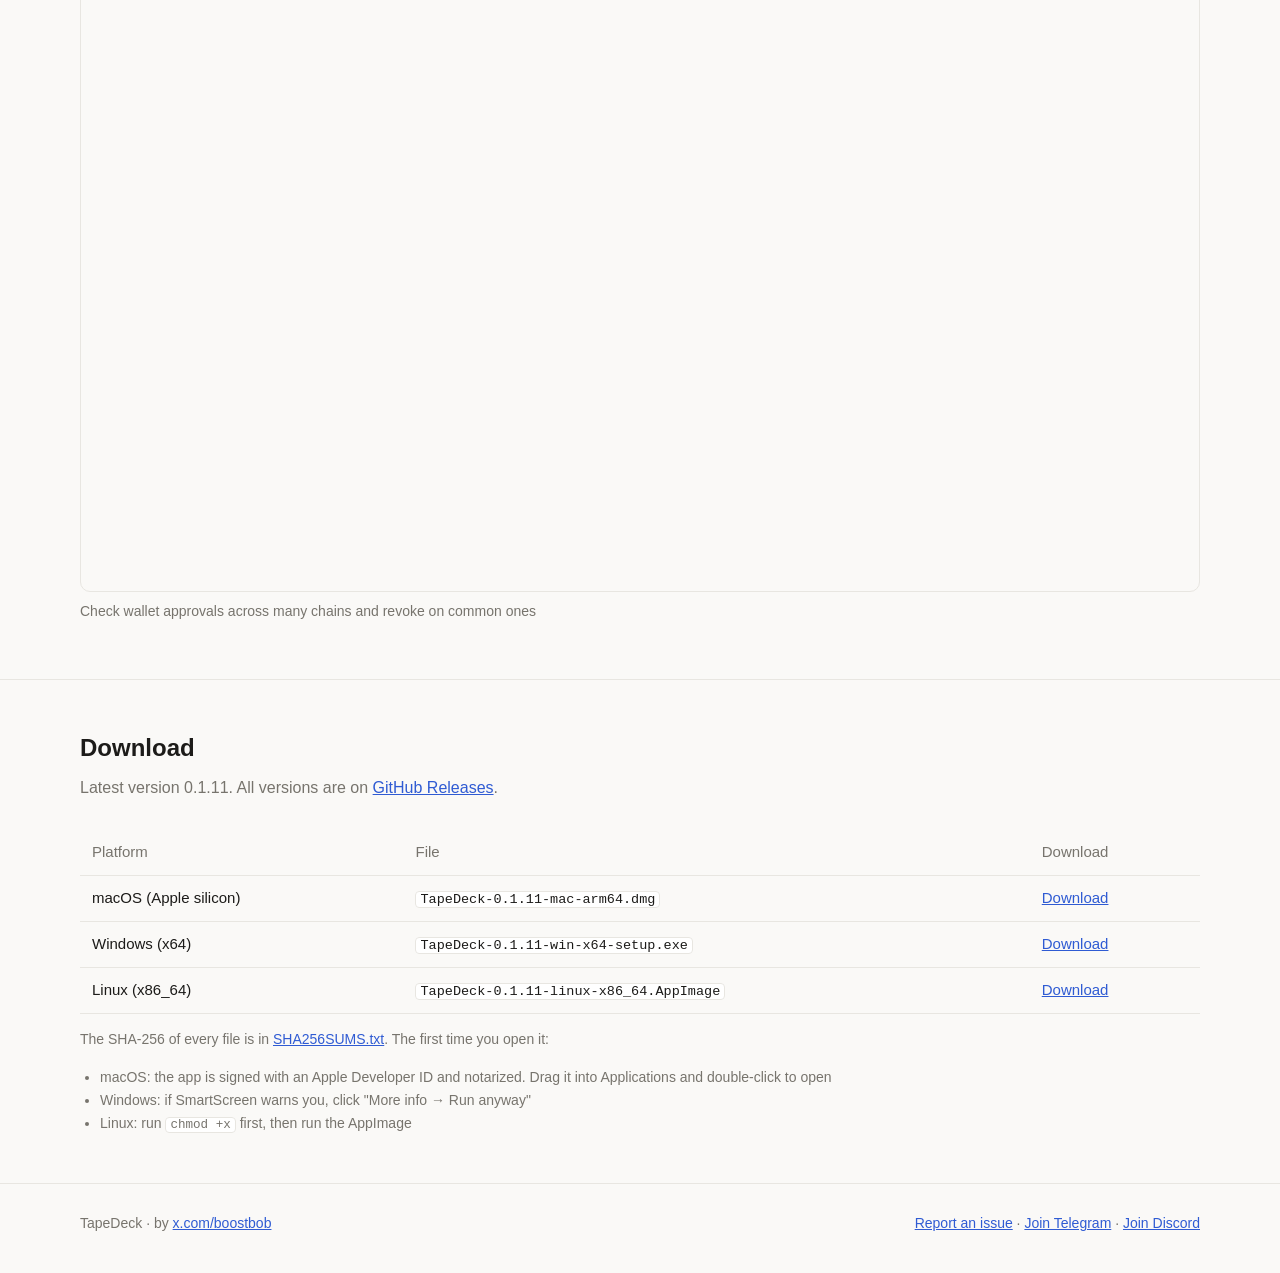
==== commit 028d5c57: "Load the homepage screenshots from gettapedeck.com" ====
--- a/index.html
+++ b/index.html
@@ -64,7 +64,7 @@
           <a class="btn" href="#idea">The idea</a>
         </div>
         <p class="version">macOS · Windows · Linux</p>
-        <figure class="shot"><img src="screenshots/home.jpg" alt="Discover DeWEB apps: they live on-chain and are read and verified straight from the chain" loading="lazy" width="1600" height="1000"><figcaption>Discover DeWEB apps: they live on-chain and are read and verified straight from the chain</figcaption></figure>
+        <figure class="shot"><img src="https://gettapedeck.com/screenshots/home.jpg" alt="Discover DeWEB apps: they live on-chain and are read and verified straight from the chain" loading="lazy" width="1600" height="1000"><figcaption>Discover DeWEB apps: they live on-chain and are read and verified straight from the chain</figcaption></figure>
       </div>
     </div>
 
@@ -95,14 +95,14 @@
           <div class="card"><h3>Following and recent</h3><p>Follow the sites you like, with a safety check before they are added. Recently visited sites are remembered too, one click away.</p></div>
         </div>
 
-        <div class="shots-2"><figure class="shot"><img src="screenshots/shield.jpg" alt="Every site gets a safety check: on-chain verification, cross-checked nodes, wallet actions it may ask for" loading="lazy" width="1600" height="1000"><figcaption>Every site gets a safety check: on-chain verification, cross-checked nodes, wallet actions it may ask for</figcaption></figure><figure class="shot"><img src="screenshots/confirm.jpg" alt="Risks spelled out before you sign: dry-run result, who you are approving, which wallet rules it breaks" loading="lazy" width="1600" height="1000"><figcaption>Risks spelled out before you sign: dry-run result, who you are approving, which wallet rules it breaks</figcaption></figure></div>
+        <div class="shots-2"><figure class="shot"><img src="https://gettapedeck.com/screenshots/shield.jpg" alt="Every site gets a safety check: on-chain verification, cross-checked nodes, wallet actions it may ask for" loading="lazy" width="1600" height="1000"><figcaption>Every site gets a safety check: on-chain verification, cross-checked nodes, wallet actions it may ask for</figcaption></figure><figure class="shot"><img src="https://gettapedeck.com/screenshots/confirm.jpg" alt="Risks spelled out before you sign: dry-run result, who you are approving, which wallet rules it breaks" loading="lazy" width="1600" height="1000"><figcaption>Risks spelled out before you sign: dry-run result, who you are approving, which wallet rules it breaks</figcaption></figure></div>
         <h3 class="group">Build and publish</h3>
         <div class="grid">
           <div class="card"><h3>Upload and publish</h3><p>Pick a folder on your computer, preview it, then publish it on chain in one click, with the cost listed up front.</p></div>
           <div class="card" hidden><h3>Paid apps</h3><p>Set a price on your app so only people who paid can use it.</p></div>
           <div class="card"><h3>TapeCode Plus</h3><p>Open tapecode.ai inside TapeDeck to generate a site with AI, then open the result in a new tab.</p></div>
         </div>
-        <figure class="shot"><img src="screenshots/preview.jpg" alt="Preview a local folder first, then press Continue to publish" loading="lazy" width="1600" height="1000"><figcaption>Preview a local folder first, then press Continue to publish</figcaption></figure>
+        <figure class="shot"><img src="https://gettapedeck.com/screenshots/preview.jpg" alt="Preview a local folder first, then press Continue to publish" loading="lazy" width="1600" height="1000"><figcaption>Preview a local folder first, then press Continue to publish</figcaption></figure>
 
         <h3 class="group">Site owner tools</h3>
         <div class="grid">
@@ -133,7 +133,7 @@
           <div class="card"><h3>Wallet list</h3><p>Every wallet you have used is listed in one place. Give each a name and switch between them from the top-right corner.</p></div>
           <div class="card"><h3>Activity log</h3><p>Every signature, transaction and site connection is logged on this computer, filterable by wallet and type. Nothing is uploaded.</p></div>
         </div>
-        <figure class="shot"><img src="screenshots/approvals.jpg" alt="Check wallet approvals across many chains and revoke on common ones" loading="lazy" width="1600" height="1000"><figcaption>Check wallet approvals across many chains and revoke on common ones</figcaption></figure>
+        <figure class="shot"><img src="https://gettapedeck.com/screenshots/approvals.jpg" alt="Check wallet approvals across many chains and revoke on common ones" loading="lazy" width="1600" height="1000"><figcaption>Check wallet approvals across many chains and revoke on common ones</figcaption></figure>
       </div>
     </section>
 
